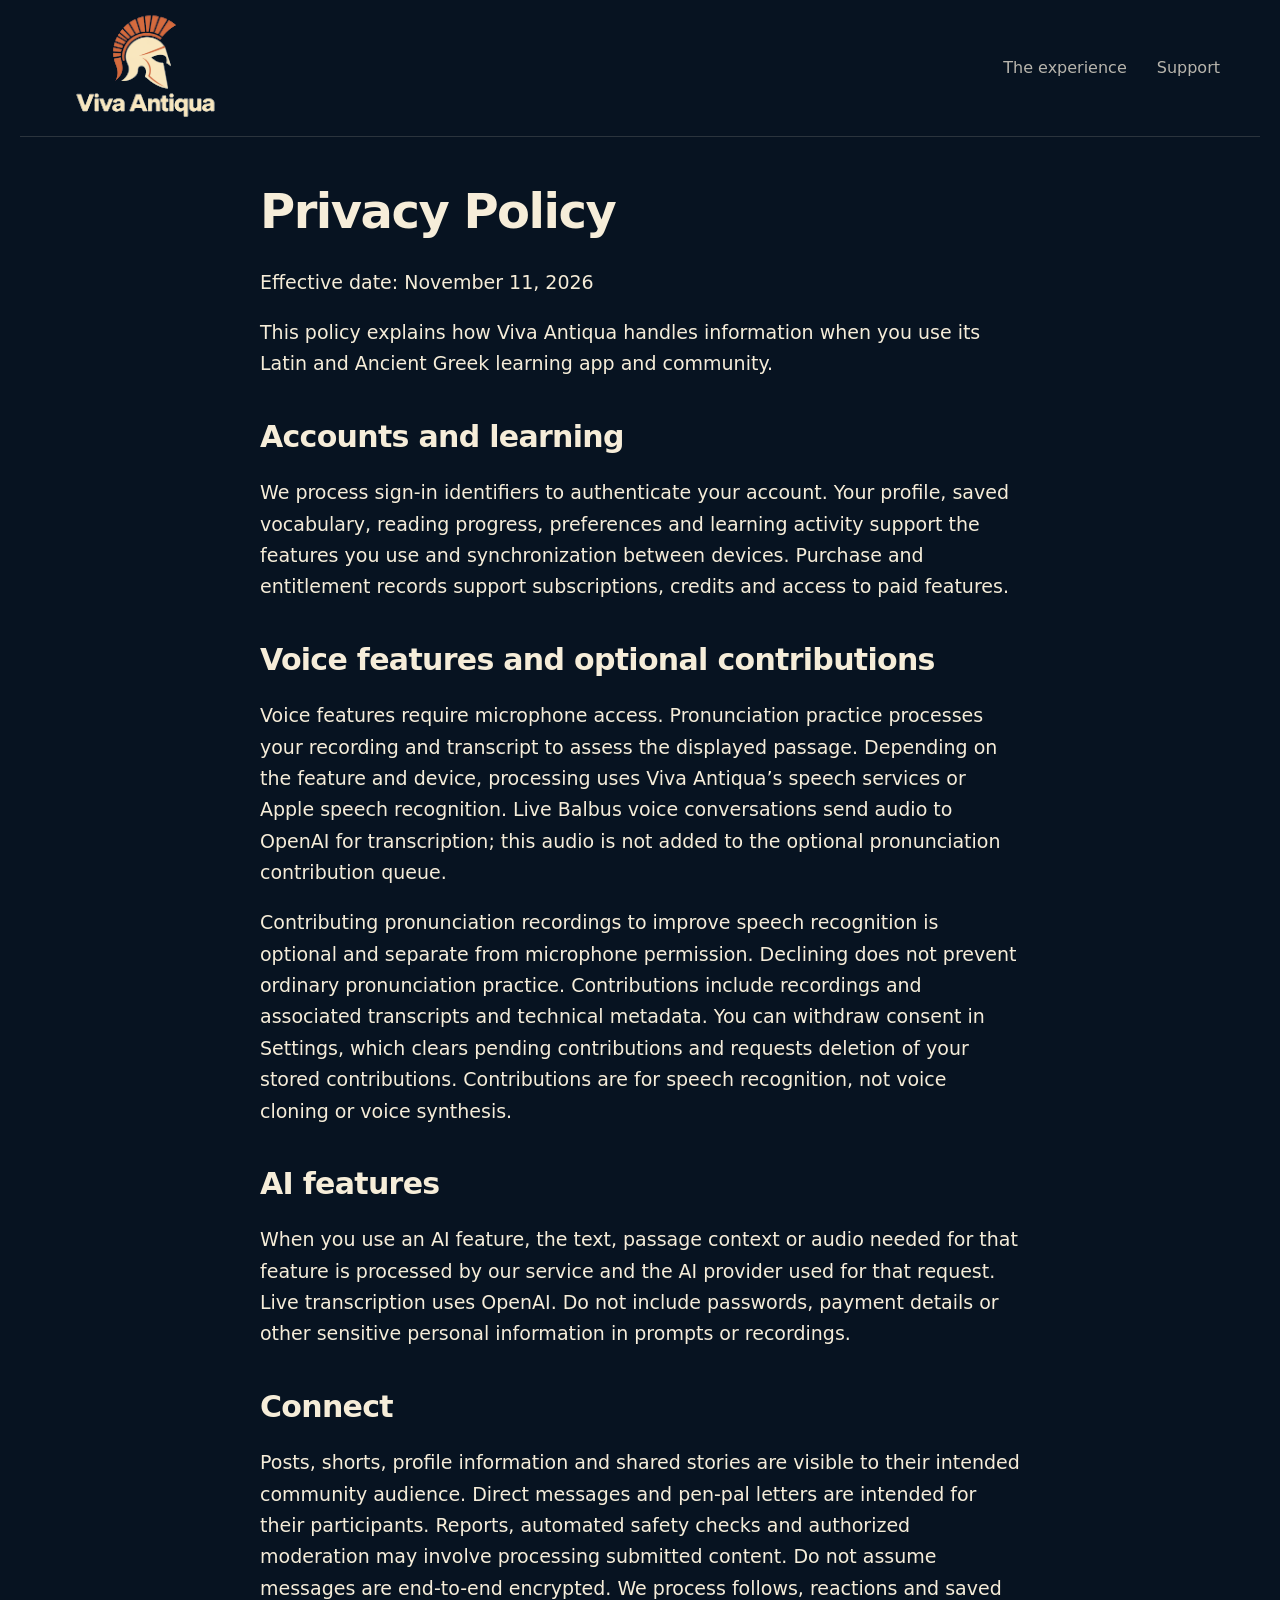
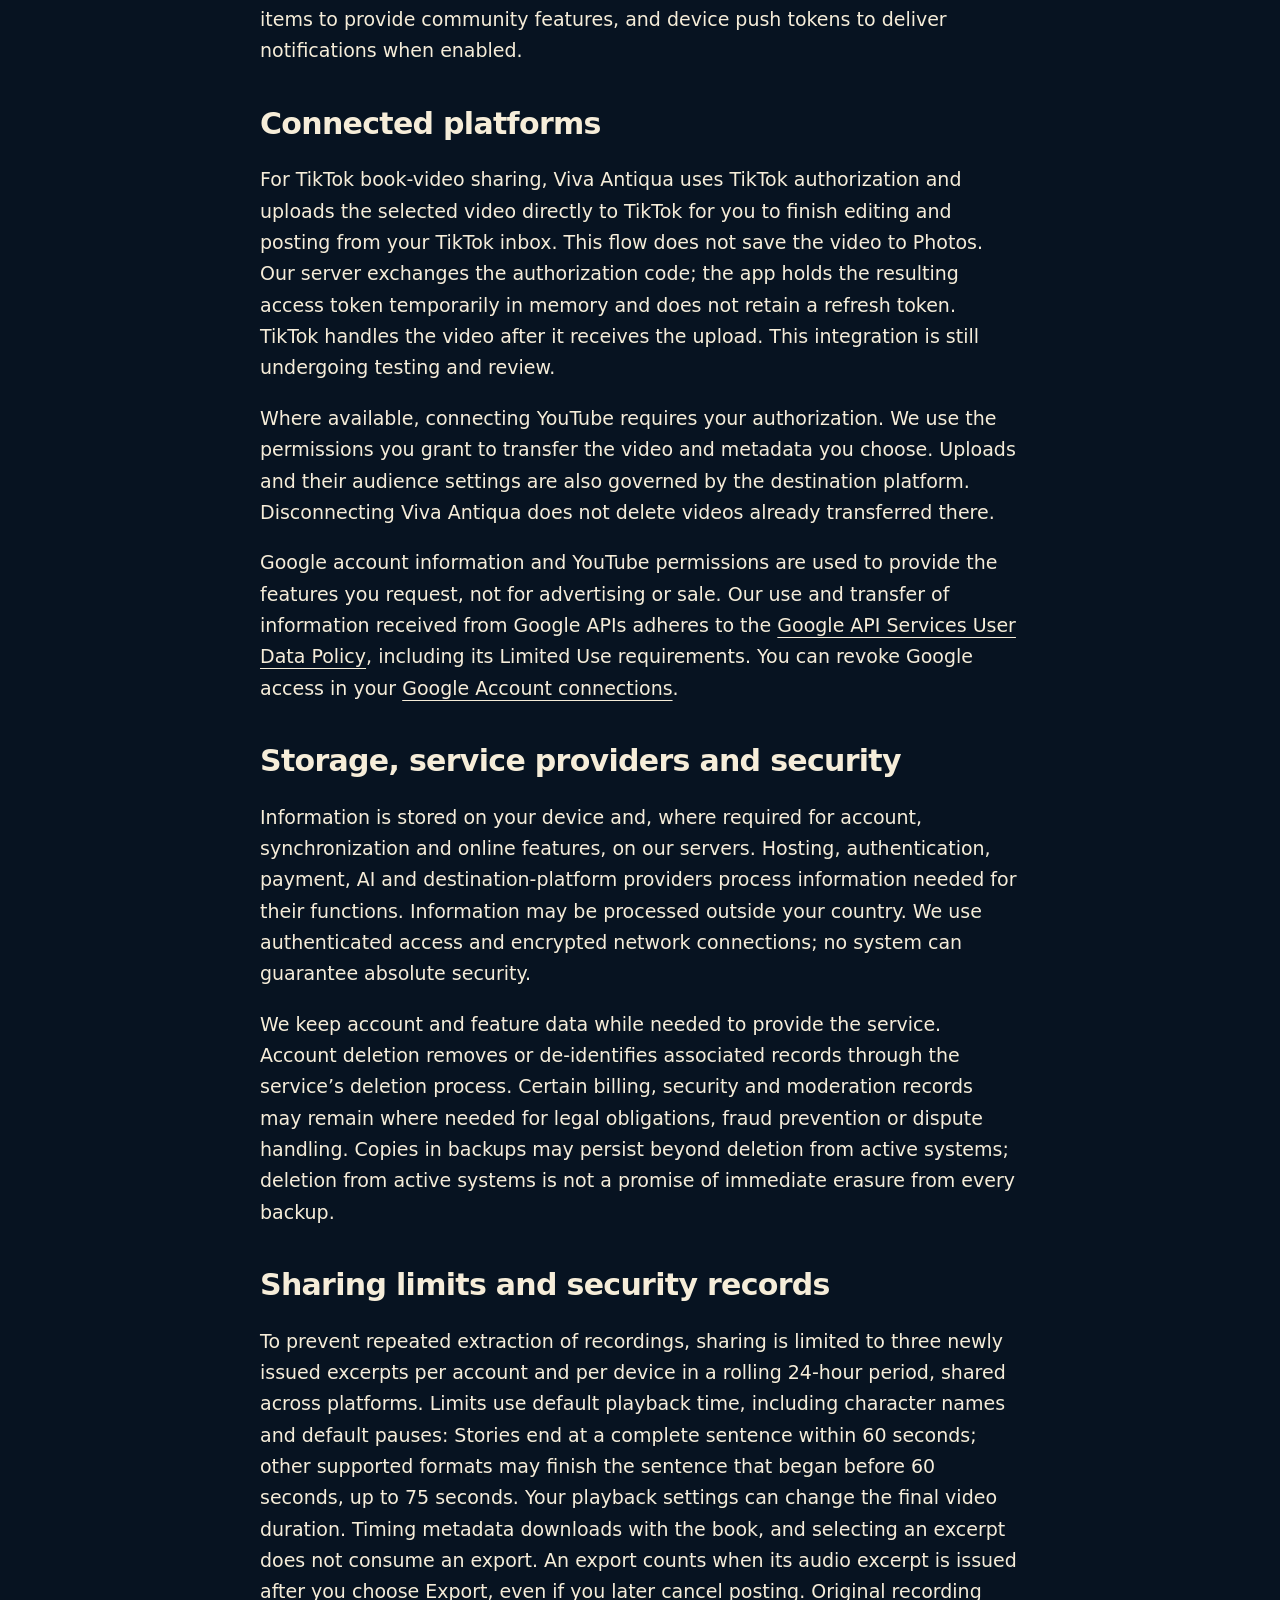
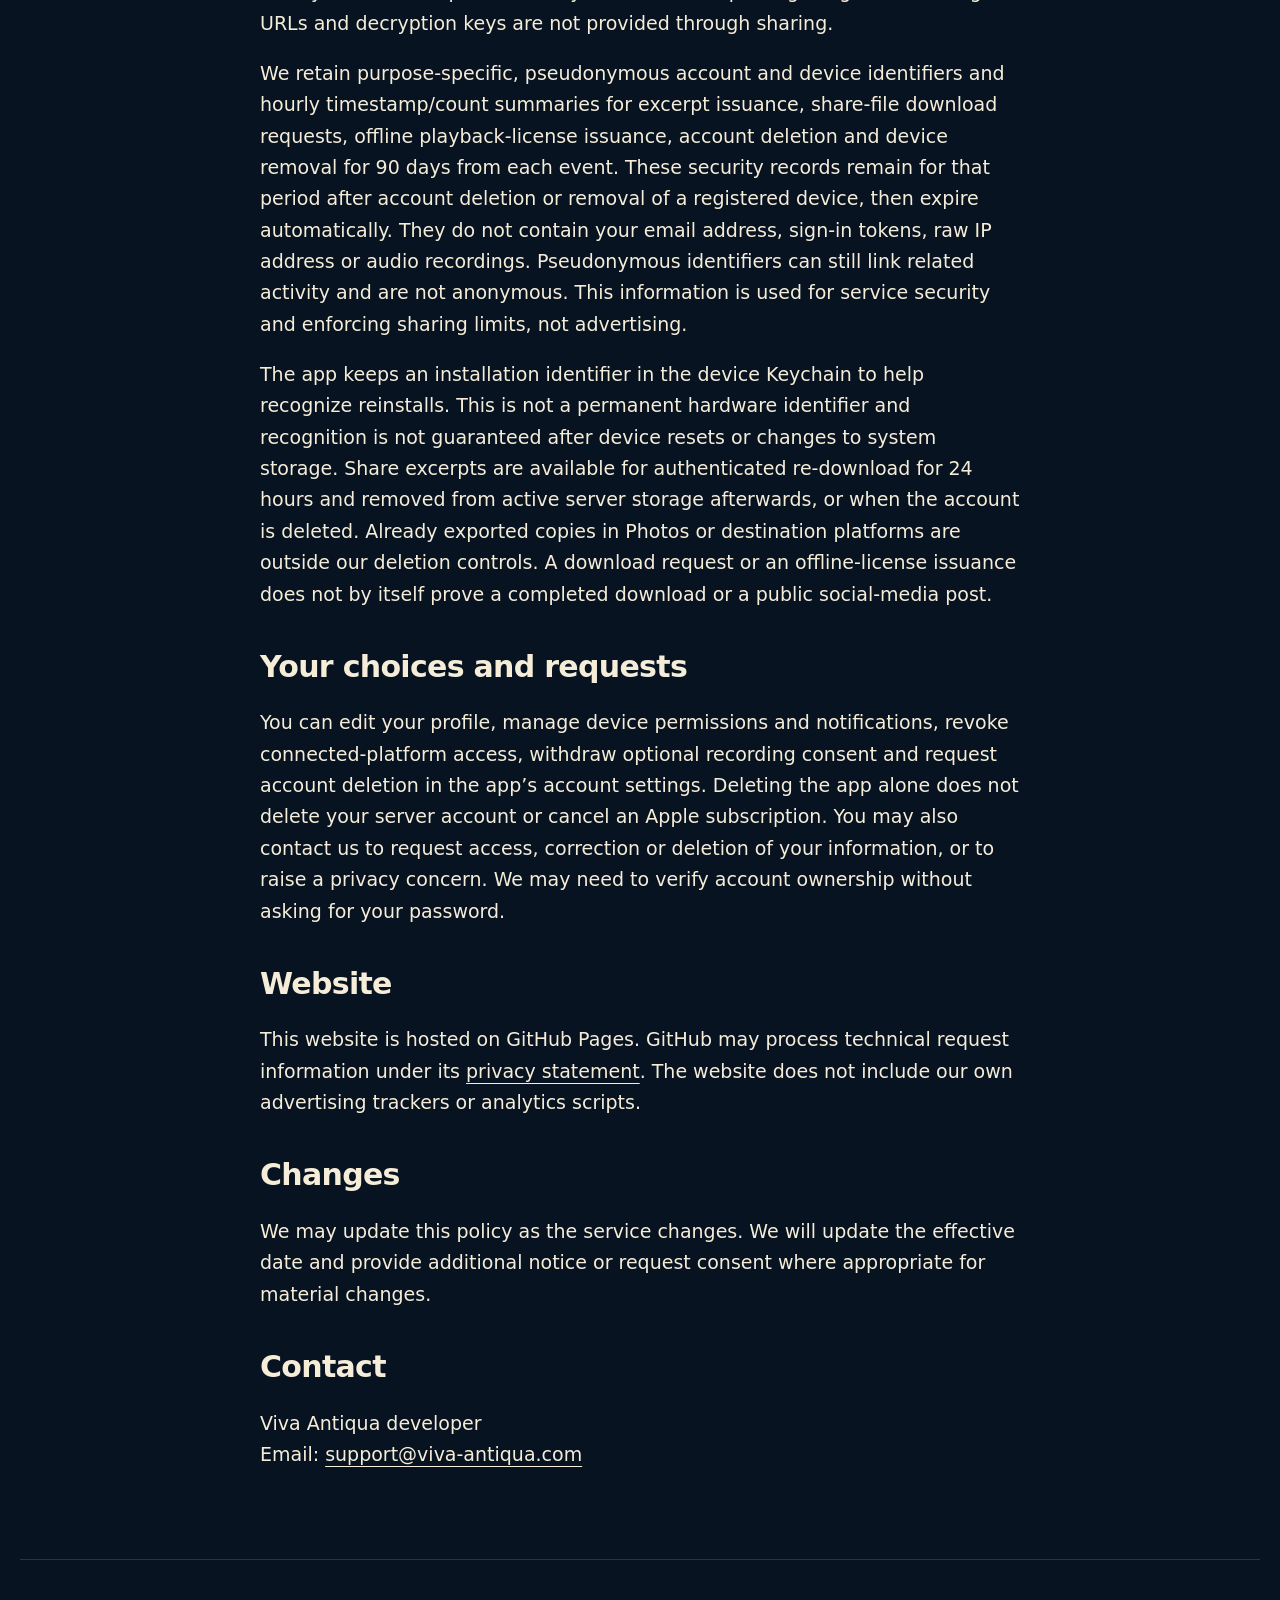
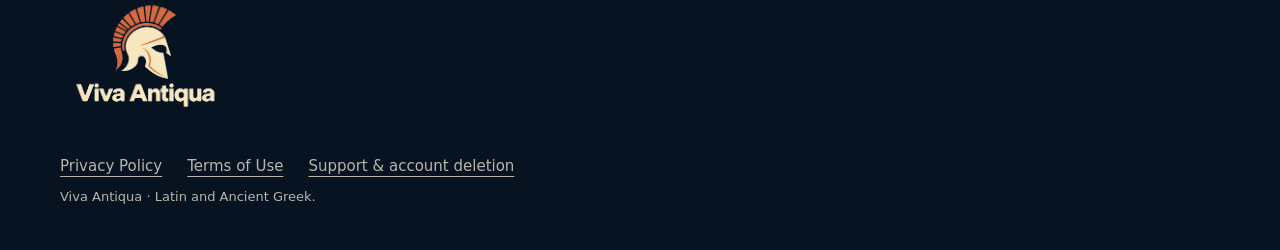
==== privacy/index.html @ 72bf0f26 "Contact: support@viva-antiqua.com Co-Authored-By: Claude Opus 5.5 <noreply@anthropic.com>" ====
<!doctype html><html lang="en"><head><meta charset="utf-8"><meta name="viewport" content="width=device-width, initial-scale=1"><meta name="robots" content="noindex,nofollow"><meta name="description" content="Viva Antiqua — read, listen, and explore Latin literature."><title>Privacy Policy · Viva Antiqua</title><link rel="stylesheet" href="/styles.css?v=6"><link rel="icon" type="image/png" href="/assets/app-logo-classic.png"></head><body><svg xmlns="http://www.w3.org/2000/svg" width="0" height="0" aria-hidden="true" style="position:absolute"><filter id="brand-ink" color-interpolation-filters="sRGB"><feColorMatrix in="SourceGraphic" type="matrix" values="0 0 0 0 1 0 0 0 0 1 0 0 0 0 1 1 0 0 0 -0.12"/><feComponentTransfer><feFuncA type="linear" slope="8"/></feComponentTransfer><feComposite in="SourceGraphic" operator="in"/></filter></svg><header><a class="brand" aria-label="Viva Antiqua" href="/"><img class="brand-lockup" src="/assets/viva-antiqua-brand-final.png" width="1402" height="1122" alt="Viva Antiqua"></a><nav aria-label="Main navigation"><a href="/#experience">The experience</a><a href="/support/">Support</a></nav></header><main class="legal"><h1>Privacy Policy</h1>
<p>Effective date: November 11, 2026</p>
<p>This policy explains how Viva Antiqua handles information when you use its Latin and Ancient Greek learning app and community.</p>
<h2>Accounts and learning</h2>
<p>We process sign-in identifiers to authenticate your account. Your profile, saved vocabulary, reading progress, preferences and learning activity support the features you use and synchronization between devices. Purchase and entitlement records support subscriptions, credits and access to paid features.</p>
<h2>Voice features and optional contributions</h2>
<p>Voice features require microphone access. Pronunciation practice processes your recording and transcript to assess the displayed passage. Depending on the feature and device, processing uses Viva Antiqua’s speech services or Apple speech recognition. Live Balbus voice conversations send audio to OpenAI for transcription; this audio is not added to the optional pronunciation contribution queue.</p>
<p>Contributing pronunciation recordings to improve speech recognition is optional and separate from microphone permission. Declining does not prevent ordinary pronunciation practice. Contributions include recordings and associated transcripts and technical metadata. You can withdraw consent in Settings, which clears pending contributions and requests deletion of your stored contributions. Contributions are for speech recognition, not voice cloning or voice synthesis.</p>
<h2>AI features</h2>
<p>When you use an AI feature, the text, passage context or audio needed for that feature is processed by our service and the AI provider used for that request. Live transcription uses OpenAI. Do not include passwords, payment details or other sensitive personal information in prompts or recordings.</p>
<h2>Connect</h2>
<p>Posts, shorts, profile information and shared stories are visible to their intended community audience. Direct messages and pen-pal letters are intended for their participants. Reports, automated safety checks and authorized moderation may involve processing submitted content. Do not assume messages are end-to-end encrypted. We process follows, reactions and saved items to provide community features, and device push tokens to deliver notifications when enabled.</p>
<h2>Connected platforms</h2>
<p>For TikTok book-video sharing, Viva Antiqua uses TikTok authorization and uploads the selected video directly to TikTok for you to finish editing and posting from your TikTok inbox. This flow does not save the video to Photos. Our server exchanges the authorization code; the app holds the resulting access token temporarily in memory and does not retain a refresh token. TikTok handles the video after it receives the upload. This integration is still undergoing testing and review.</p>
<p>Where available, connecting YouTube requires your authorization. We use the permissions you grant to transfer the video and metadata you choose. Uploads and their audience settings are also governed by the destination platform. Disconnecting Viva Antiqua does not delete videos already transferred there.</p>
<p>Google account information and YouTube permissions are used to provide the features you request, not for advertising or sale. Our use and transfer of information received from Google APIs adheres to the <a href="https://developers.google.com/terms/api-services-user-data-policy">Google API Services User Data Policy</a>, including its Limited Use requirements. You can revoke Google access in your <a href="https://myaccount.google.com/connections">Google Account connections</a>.</p>
<h2>Storage, service providers and security</h2>
<p>Information is stored on your device and, where required for account, synchronization and online features, on our servers. Hosting, authentication, payment, AI and destination-platform providers process information needed for their functions. Information may be processed outside your country. We use authenticated access and encrypted network connections; no system can guarantee absolute security.</p>
<p>We keep account and feature data while needed to provide the service. Account deletion removes or de-identifies associated records through the service’s deletion process. Certain billing, security and moderation records may remain where needed for legal obligations, fraud prevention or dispute handling. Copies in backups may persist beyond deletion from active systems; deletion from active systems is not a promise of immediate erasure from every backup.</p>
<h2>Sharing limits and security records</h2>
<p>To prevent repeated extraction of recordings, sharing is limited to three newly issued excerpts per account and per device in a rolling 24-hour period, shared across platforms. Limits use default playback time, including character names and default pauses: Stories end at a complete sentence within 60 seconds; other supported formats may finish the sentence that began before 60 seconds, up to 75 seconds. Your playback settings can change the final video duration. Timing metadata downloads with the book, and selecting an excerpt does not consume an export. An export counts when its audio excerpt is issued after you choose Export, even if you later cancel posting. Original recording URLs and decryption keys are not provided through sharing.</p>
<p>We retain purpose-specific, pseudonymous account and device identifiers and hourly timestamp/count summaries for excerpt issuance, share-file download requests, offline playback-license issuance, account deletion and device removal for 90 days from each event. These security records remain for that period after account deletion or removal of a registered device, then expire automatically. They do not contain your email address, sign-in tokens, raw IP address or audio recordings. Pseudonymous identifiers can still link related activity and are not anonymous. This information is used for service security and enforcing sharing limits, not advertising.</p>
<p>The app keeps an installation identifier in the device Keychain to help recognize reinstalls. This is not a permanent hardware identifier and recognition is not guaranteed after device resets or changes to system storage. Share excerpts are available for authenticated re-download for 24 hours and removed from active server storage afterwards, or when the account is deleted. Already exported copies in Photos or destination platforms are outside our deletion controls. A download request or an offline-license issuance does not by itself prove a completed download or a public social-media post.</p>
<h2>Your choices and requests</h2>
<p>You can edit your profile, manage device permissions and notifications, revoke connected-platform access, withdraw optional recording consent and request account deletion in the app’s account settings. Deleting the app alone does not delete your server account or cancel an Apple subscription. You may also contact us to request access, correction or deletion of your information, or to raise a privacy concern. We may need to verify account ownership without asking for your password.</p>
<h2>Website</h2>
<p>This website is hosted on GitHub Pages. GitHub may process technical request information under its <a href="https://docs.github.com/en/site-policy/privacy-policies/github-general-privacy-statement">privacy statement</a>. The website does not include our own advertising trackers or analytics scripts.</p>
<h2>Changes</h2>
<p>We may update this policy as the service changes. We will update the effective date and provide additional notice or request consent where appropriate for material changes.</p>
<h2>Contact</h2><p>Viva Antiqua developer<br>Email: <a href="mailto:support@viva-antiqua.com">support@viva-antiqua.com</a></p></main><footer><span class="footer-brand"><img class="brand-lockup" src="/assets/viva-antiqua-brand-final.png" width="1402" height="1122" alt="Viva Antiqua"></span><div class="links"><a href="/privacy/">Privacy Policy</a><a href="/terms/">Terms of Use</a><a href="/support/">Support &amp; account deletion</a></div><small>Viva Antiqua · Latin and Ancient Greek.</small></footer></body></html>
---- styles.css ----
/* App's original Dark palette: navy, warm paper, terracotta. */
:root{color-scheme:dark;--bg:#071321;--surface:#0f1f33;--raised:#152940;--text:#f6edd9;--muted:#b8b5ad;--accent:#c46b47;--line:rgba(246,237,217,.15)}
*{box-sizing:border-box}html{scroll-behavior:smooth;scroll-padding-top:30px}body{margin:0;background:var(--bg);color:var(--text);font:19px/1.65 system-ui,-apple-system,sans-serif}a{color:inherit;text-underline-offset:5px}a:focus-visible,video:focus-visible,summary:focus-visible{outline:2px solid var(--accent);outline-offset:6px}header,main,footer{max-width:1240px;margin:auto;padding-inline:40px}header{min-height:104px;display:flex;justify-content:space-between;align-items:center;gap:24px;border-bottom:1px solid var(--line)}.brand{display:inline-flex;align-items:center;gap:12px;text-decoration:none;font-size:25px;font-weight:700;letter-spacing:-.6px}.brand img,.release img,.brand-logo{object-fit:contain;border-radius:10px}nav{display:flex;gap:30px;font-size:16px;color:var(--muted)}nav a{text-decoration:none}nav a:hover{color:var(--text)}h1,h2,h3,p{margin-top:0}h1,h2,h3{font-weight:620;line-height:1.12}h1{font-size:clamp(48px,5.4vw,76px);letter-spacing:-3.5px;margin-bottom:28px}h1 em{font-style:normal;color:var(--accent)}h2{font-size:clamp(38px,4.2vw,58px);letter-spacing:-2px;margin-bottom:24px}h3{font-size:26px;letter-spacing:-.65px;margin-bottom:12px}.eyebrow,.feature-label{color:var(--accent);font-size:13px;font-weight:700;letter-spacing:1.5px;text-transform:uppercase;margin-bottom:24px}.hero{display:grid;grid-template-columns:1.05fr 1fr;gap:64px;align-items:center;padding-block:54px 84px}.hero-copy{max-width:570px}.lead{font-size:25px;line-height:1.5;max-width:500px;margin-bottom:22px}.hero-detail{color:var(--muted);max-width:465px;font-size:19px}.button{display:inline-flex;gap:30px;align-items:center;background:var(--accent);color:#071321;text-decoration:none;border-radius:100px;font-weight:750;font-size:18px;padding:15px 24px;margin-top:12px}.platforms{color:var(--muted);font-size:15px;margin:28px 0 0}.platforms span{display:block;font-size:14px;margin-top:5px}figure{margin:0}video,img{max-width:100%}video{display:block;width:100%;height:auto;background:var(--surface);border:1px solid var(--line);border-radius:24px}.demo{width:100%;max-width:480px;justify-self:end}.media-heading{display:flex;justify-content:space-between;gap:12px;align-items:center;margin-bottom:16px;font-size:11px;font-weight:650;letter-spacing:1px;color:var(--muted)}.sound-label{color:var(--accent);letter-spacing:0;font-size:13px}figcaption{text-align:center;font-size:17px;line-height:1.5;margin-top:20px}figcaption span{font-size:14px;color:var(--muted)}.section{border-top:1px solid var(--line);padding-block:84px}.section-heading{max-width:740px;margin-bottom:46px}.section-intro{color:var(--muted);font-size:22px;max-width:620px;line-height:1.6;margin-bottom:0}.reading-layout{display:grid;grid-template-columns:1fr 1fr;gap:80px;align-items:center}.book-screen{max-width:480px;width:100%}.book-screen img{display:block;width:100%;height:auto;border:1px solid var(--line);border-radius:24px}.reading-steps{list-style:none;padding:0;margin:0}.reading-steps li{display:grid;grid-template-columns:30px 1fr;gap:18px;padding:30px 0;border-top:1px solid var(--line)}.step-number{font-size:13px;color:var(--accent);padding-top:4px}.reading-steps p,.voice-features p,.practice-items p{color:var(--muted);margin-bottom:0;font-size:20px;line-height:1.6}.voice-features{display:grid;grid-template-columns:repeat(3,minmax(0,1fr));gap:38px}.voice-features article{border-top:2px solid var(--accent);padding-top:24px}.feature-label{display:block;margin-bottom:22px}.voice-features a{display:inline-block;font-size:16px;color:var(--text);margin-top:25px}.practice{display:grid;grid-template-columns:1fr 1fr;gap:80px}.practice-items article+article{border-top:1px solid var(--line);padding-top:28px;margin-top:28px}.film{display:grid;grid-template-columns:1.05fr 1fr;gap:80px;align-items:center}.film figure{width:100%;max-width:480px;justify-self:end}.caption-note{color:var(--muted);font-size:14px;margin:22px 0}.media-credits{font-size:14px;color:var(--muted);margin-top:28px}.media-credits summary{cursor:pointer}.media-credits p{margin-top:16px}.release{border-top:1px solid var(--line);display:flex;align-items:center;gap:20px;padding-block:40px 54px}.release strong{font-size:23px}.release p{font-size:16px;color:var(--muted);margin:3px 0 0}.release>span{margin-left:auto;font-size:14px;color:var(--muted)}footer{border-top:1px solid var(--line);padding-block:30px 40px}.footer-top{display:flex;justify-content:space-between;align-items:center;gap:25px;margin-bottom:20px}.links{display:flex;flex-wrap:wrap;gap:25px;font-size:15px;color:var(--muted)}small{font-size:13px;color:var(--muted)}.legal{max-width:840px;padding-block:48px 70px}.legal h1{font-size:48px;letter-spacing:-1.5px}.legal h2{font-size:30px;letter-spacing:-.7px;margin-top:40px}.legal p,.legal li{font-size:19px}.draft{background:#3b3323;color:#edd7a0;padding:20px 24px;border-radius:10px;font-size:16px;margin-bottom:30px}.note{padding:20px;border-left:3px solid var(--accent);background:var(--surface)}
@media(max-width:1000px){.hero{gap:36px}h1{letter-spacing:-2.5px}.lead{font-size:23px}.reading-layout,.film,.practice{gap:40px}.voice-features{gap:25px}.media-heading{flex-wrap:wrap}}
@media(max-width:760px){header,main,footer{padding-inline:24px}header{min-height:90px;flex-wrap:wrap;padding-block:20px;gap:15px}nav{gap:22px;font-size:14px}.brand{font-size:23px}.hero{grid-template-columns:1fr;padding-block:44px 54px;gap:40px}.hero-copy{max-width:600px}h1{font-size:clamp(48px,9vw,68px)}.demo{justify-self:center;max-width:500px}.section{padding-block:54px}.reading-layout,.practice,.film{grid-template-columns:1fr;gap:35px}.book-screen,.film figure{max-width:500px;justify-self:center}.section-heading{margin-bottom:30px}.voice-features{grid-template-columns:1fr;gap:32px}.voice-features article{padding-top:20px}.feature-label{margin-bottom:14px}.section-intro{font-size:21px}.release{flex-wrap:wrap}.release>span{margin-left:78px}.footer-top{align-items:flex-start;flex-direction:column}.reading-steps li{padding-block:24px}}
@media(prefers-reduced-motion:reduce){html{scroll-behavior:auto}}

.learning-gallery{display:grid;gap:64px}.learning-feature{display:grid;grid-template-columns:1fr 1fr;gap:80px;align-items:center;padding-top:40px;border-top:1px solid var(--line)}.learning-feature>div{max-width:460px}.learning-feature h3{font-size:38px;line-height:1.2}.learning-feature p{font-size:22px;color:var(--muted)}.learning-feature figure{justify-self:end}.text-link{font-size:17px;color:var(--accent)}@media(max-width:760px){.learning-feature{grid-template-columns:1fr;gap:28px}.learning-feature figure{justify-self:center}.learning-feature h3{font-size:32px}.learning-gallery{gap:48px}}

/* Native radio controls keep the large app gallery keyboard accessible without scripts. */
.visually-hidden{position:absolute;width:1px;height:1px;padding:0;margin:-1px;overflow:hidden;clip:rect(0,0,0,0);white-space:nowrap;border:0}
.learning-gallery{gap:32px}.learning-choices{border:0;padding:0;margin:0;display:flex;flex-wrap:wrap;gap:10px}.learning-choices label{position:relative;cursor:pointer}.learning-choices input{position:absolute;opacity:0;width:1px;height:1px}.learning-choices span{display:block;padding:11px 21px;border:1px solid var(--line);border-radius:100px;font-size:17px;font-weight:600;color:var(--muted);background:var(--surface)}.learning-choices input:checked+span{background:var(--accent);color:var(--bg);border-color:var(--accent)}.learning-choices input:focus-visible+span{outline:2px solid var(--text);outline-offset:4px}.learning-feature{display:none;min-width:0}.learning-gallery:has(input[value="dictionary"]:checked) [data-feature="dictionary"],.learning-gallery:has(input[value="balbus"]:checked) [data-feature="balbus"],.learning-gallery:has(input[value="review"]:checked) [data-feature="review"]{display:grid}
@media(max-width:760px){.learning-choices{gap:8px}.learning-choices span{padding:10px 15px;font-size:16px}nav{flex-wrap:wrap;gap:12px 20px}.learning-feature{padding-top:28px}}
.learning-feature{align-items:start}.learning-feature>div{padding-top:48px}.learning-feature .book-screen img{border-radius:40px}@media(max-width:760px){.learning-feature>div{padding-top:0}.learning-feature .book-screen img{border-radius:32px}}

/* Clip the captured iPhone corners, including the desktop outside its screen. */
.demo video,.book-screen img,.learning-feature .book-screen img{border:0;background:transparent;border-radius:14% / 6.5%;clip-path:inset(1px round 14% / 6.5%)}
.book-screen a{display:block;line-height:0}
#watch video{border:0;background:transparent;border-radius:18px}
.play-features{list-style:none;margin:32px 0 0;padding:0;display:grid;gap:26px;max-width:500px}
.play-features strong{display:block;font-size:23px;font-weight:600;margin-bottom:4px}
.play-features span{display:block;color:var(--muted);font-size:20px;line-height:1.6}

.learning-feature .review-card-detail img{border-radius:28px;clip-path:none}

/* Mobile presentation: compact typography, viewport-sized demos and direct navigation. */
.mobile-nav{display:none}
@media(max-width:760px){
  html{scroll-padding-top:68px}
  body{font-size:16px;line-height:1.55}
  header,main,footer{padding-inline:20px}
  header{min-height:72px;padding-block:14px;border-bottom:0}
  .brand{font-size:21px;gap:10px}
  .brand img{width:36px;height:36px}
  header>nav{display:none}
  .mobile-nav{display:flex;position:sticky;top:0;z-index:10;justify-content:center;gap:0;padding:6px 12px;background:rgba(7,19,33,.97);border-bottom:1px solid var(--line)}
  .mobile-nav a{display:flex;align-items:center;justify-content:center;min-height:44px;flex:1;text-decoration:none;font-size:14px;color:var(--text);border-radius:6px}
  .mobile-nav a:hover,.mobile-nav a:focus-visible{background:var(--raised)}
  .hero{padding-block:28px 36px;gap:24px}
  h1{font-size:clamp(29px,8.3vw,42px);line-height:1.12;letter-spacing:-1.2px;margin-bottom:16px}
  h2{font-size:29px;line-height:1.15;letter-spacing:-.9px;margin-bottom:14px}
  h3,.learning-feature h3{font-size:23px;line-height:1.2;letter-spacing:-.5px;margin-bottom:10px}
  .lead{font-size:17px;line-height:1.55;margin-bottom:10px}
  .hero-detail{font-size:14px;margin-bottom:0}
  .button{font-size:15px;padding:11px 18px;min-height:44px;margin-top:18px;gap:18px}
  .section{padding-block:32px}
  .section-heading{margin-bottom:20px}
  .section-intro,.learning-feature p{font-size:17px;line-height:1.55;margin-bottom:0}
  .film,.reading-layout{gap:22px}
  .demo,.film figure,.book-screen{width:fit-content;max-width:100%;justify-self:center;margin-inline:auto}
  .demo video,.film video,.book-screen img{width:auto;max-width:100%;height:auto;max-height:400px;max-height:min(400px,56svh);object-fit:contain}
  .hero .demo video{max-height:350px;max-height:min(350px,48svh)}
  .learning-gallery{gap:18px}
  .learning-choices{gap:6px;flex-wrap:nowrap}
  .learning-choices label{flex:1}
  .learning-choices span{text-align:center;white-space:nowrap;font-size:14px;padding:11px 8px;min-height:44px}
  .learning-feature{padding-top:20px;gap:20px}
  .play-features{gap:16px;margin-top:20px}
  .play-features strong{font-size:17px;margin-bottom:3px}
  .play-features span{font-size:16px;line-height:1.5}
  .release{display:grid;grid-template-columns:40px 1fr;gap:12px;padding-block:26px}
  .release img{width:40px;height:40px}
  .release strong{font-size:19px}
  .release p{font-size:14px}
  .release>span{grid-column:2;margin:0;font-size:12px}
  footer{padding-block:24px}
  .footer-top{gap:16px;margin-bottom:16px}
  .links{gap:20px}
  .links a{min-height:44px;display:inline-flex;align-items:center}
}
@media(max-width:760px){
  /* Reserve media dimensions before lazy images load so anchor links stay aligned. */
  .demo,.film figure,.book-screen{width:min(184px,calc(56svh * 388 / 844))}
  .hero .demo{width:min(161px,calc(48svh * 582 / 1266))}
  #watch figure{width:min(225px,calc(56svh * 720 / 1280))}
  .demo video,.film video,.book-screen img,.hero .demo video{width:100%;max-height:none;height:auto}
  .book-screen img{aspect-ratio:388 / 844}
}

/* Mobile-only, screen-by-screen presentation. No wheel/touch interception. */
@media(max-width:760px) and (min-height:600px){
  html{scroll-snap-type:y proximity;scroll-padding-top:56px}
  .hero,.film{scroll-snap-align:start;scroll-margin-top:0}
  .hero{min-height:calc(100svh - 128px);padding-block:22px;gap:20px;align-content:space-between;text-align:center}
  .hero-copy{margin-inline:auto}
  .hero h1{font-size:clamp(29px,8.4vw,40px);margin-bottom:14px}
  .hero .lead{font-size:16px;line-height:1.5;max-width:360px;margin-inline:auto}
  .hero-detail{font-size:13px}
  .hero .button{margin-top:14px;padding-block:10px}
  .hero .demo{width:calc(clamp(180px,100svh - 460px,380px) * 582 / 1266)}
  .film{min-height:calc(100svh - 56px);padding-block:28px;gap:22px;align-content:center;text-align:center}
  .film>div{width:100%;max-width:390px;justify-self:center}
  .film h2{font-size:clamp(29px,8vw,38px);margin-bottom:12px}
  .film .section-intro{font-size:16px;line-height:1.5;max-width:340px;margin-inline:auto}
  .film .demo{width:calc(clamp(220px,100svh - 280px,560px) * 582 / 1266)}
  #watch figure{width:calc(clamp(220px,100svh - 290px,560px) * 720 / 1280)}
  #play .book-screen{width:calc(clamp(180px,100svh - 440px,400px) * 388 / 844)}
  .play-features{margin-top:16px;gap:10px}
  .play-features strong{font-size:16px;margin-bottom:0}
  .play-features span{font-size:14px;line-height:1.4}
  #experience.mobile-story{height:300svh;padding-block:0;position:relative}
  .mobile-learning-stage{position:sticky;top:56px;min-height:calc(100svh - 56px);padding-block:24px;display:flex;flex-direction:column;justify-content:center;text-align:center}
  .mobile-learning-stage .section-heading{margin-bottom:18px;max-width:none}
  .mobile-learning-stage h2{font-size:clamp(26px,7.5vw,34px);margin-bottom:0}
  .mobile-learning-stage .learning-gallery{gap:14px}
  .mobile-learning-stage .learning-feature{border:0;padding-top:0;gap:16px}
  .mobile-learning-stage .learning-feature>div{min-height:76px;max-width:350px;margin-inline:auto}
  .mobile-learning-stage .learning-feature h3{font-size:22px;margin-bottom:8px}
  .mobile-learning-stage .learning-feature p{font-size:15px;line-height:1.45}
  .mobile-learning-stage .book-screen{width:calc(clamp(200px,100svh - 365px,490px) * 388 / 844)}
  .mobile-story-hint{font-size:12px;color:var(--muted);letter-spacing:.5px;margin:16px 0 0}
  .mobile-learning-stage .learning-feature{animation:mobile-feature-in .35s ease-out}
  @keyframes mobile-feature-in{from{opacity:.25;transform:translateY(12px)}to{opacity:1;transform:translateY(0)}}
}
@media(max-width:760px) and (prefers-reduced-motion:reduce){
  html{scroll-snap-type:none;scroll-behavior:auto}
  .mobile-learning-stage .learning-feature{animation:none}
}
@media(max-width:760px) and (min-height:600px) and (max-height:740px){
  .mobile-learning-stage{padding-block:16px}
  .mobile-learning-stage .section-heading{margin-bottom:12px}
  .mobile-learning-stage .book-screen{width:calc(clamp(180px,100svh - 405px,335px) * 388 / 844)}
  .mobile-story-hint{margin-top:12px}
}

/* Cinematic mobile layer: desktop remains the original document. */
@media(max-width:760px) and (min-height:600px){
  html.cinema-enabled{scroll-snap-type:none;scroll-padding-top:0}
  .cinema-enabled body>header,.cinema-enabled body>.mobile-nav,.cinema-enabled body>main,.cinema-enabled body>footer{display:none}
  .cinema-mobile{background:#071321;color:#f6edd9;overflow:clip}
  .cinema-nav{position:fixed;inset:0 0 auto;z-index:25;display:flex;flex-wrap:nowrap;gap:8px;align-items:center;justify-content:space-between;min-height:64px;padding:env(safe-area-inset-top,0px) 22px 0;background:linear-gradient(#071321ef,#07132100);font-size:13px}
  .cinema-nav a{display:inline-flex;align-items:center;min-height:48px;text-decoration:none}
  .cinema-nav .cinema-brand{font-family:Georgia,serif;font-size:19px;color:#f6edd9}
  .cinema-nav>div{display:flex;gap:18px}
  .cinema-track{height:170svh;border:0;position:relative}
  .cinema-track.cinema-learning{height:390svh}
  .cinema-stage{height:100svh;position:sticky;top:0;overflow:hidden;isolation:isolate}
  .cinema-shot{position:absolute;inset:0;opacity:0;transition:opacity .5s ease;background:#071321;overflow:hidden}
  .cinema-shot:first-child{opacity:1}
  .cinema-art{position:absolute;inset:0;transform:translateY(var(--drift,0px)) scale(var(--zoom,1));transform-origin:65% 35%;will-change:transform}
  .cinema-art img{display:block;position:absolute;width:88%;max-width:none;height:auto;right:-12%;top:12%;border-radius:30px;transform:rotate(-8deg);box-shadow:0 30px 80px #0008}
  .cinema-shade{position:absolute;inset:0;background:linear-gradient(0deg,#071321 2%,#071321ed 20%,#07132188 43%,transparent 70%);pointer-events:none}
  .cinema-copy{position:absolute;bottom:11%;left:24px;right:24px;z-index:2}
  .cinema-label{font-size:10px;letter-spacing:2px;font-weight:650;color:#d79a77;margin:0 0 16px}
  .cinema-copy h2{font-size:clamp(40px,12vw,62px);font-weight:600;line-height:1.02;letter-spacing:-2px;margin:0 0 18px;text-wrap:balance}
  .cinema-copy h2 em{font-style:normal;color:#d28b65}
  .cinema-description{font-size:15px;line-height:1.5;max-width:280px;color:#d2cec6;margin:0 0 20px}
  .cinema-play{font:600 13px/1.2 system-ui;color:#f6edd9;background:#ffffff10;border:1px solid #f6edd94d;border-radius:40px;min-height:46px;padding:12px 18px;backdrop-filter:blur(12px);cursor:pointer}
  .cinema-play span{font-size:12px;margin-right:8px}
  .cinema-play:focus-visible,.cinema-close:focus-visible{outline:2px solid #d28b65;outline-offset:4px}
  .cinema-count{position:absolute;bottom:30px;left:24px;font-size:9px;letter-spacing:2px;color:#b8b5ad;z-index:2}
  .cinema-progress{position:absolute;bottom:0;left:0;right:0;height:2px;background:#ffffff12;z-index:4}
  .cinema-progress span{display:block;height:100%;background:#c46b47;transform-origin:left;transform:scaleX(var(--progress,0))}
  .cinema-opening .cinema-art img{width:75%;right:-18%;top:19%;transform:rotate(-12deg)}
  .cinema-opening .cinema-shade{background:linear-gradient(90deg,#071321e8,transparent 85%),linear-gradient(0deg,#071321 2%,transparent 70%)}
  .cinema-opening .cinema-copy{bottom:16%}
  .cinema-opening .cinema-copy h2{font-size:clamp(43px,13vw,66px);max-width:340px}
  .cinema-learning .cinema-art img{width:94%;right:-6%;top:9%;transform:rotate(5deg)}
  .cinema-learning .balbus .cinema-art img{top:8%;right:-10%;transform:rotate(-5deg)}
  .cinema-learning .review .cinema-art img{top:5%;right:-4%;transform:rotate(4deg)}
  .cinema-learning .cinema-copy{bottom:11%}
  .cinema-verse .cinema-art img,.cinema-homer .cinema-art img{width:112%;right:-20%;top:7%;transform:rotate(-7deg)}
  .cinema-community .cinema-art img{width:90%;right:-8%;top:8%;transform:rotate(6deg)}
  .cinema-speech .cinema-art img{inset:0;width:100%;height:100%;object-fit:cover;transform:none;border-radius:0;box-shadow:none}
  .cinema-speech .cinema-shade{background:linear-gradient(0deg,#071321 0%,#071321cc 27%,#07132111 75%)}
  .cinema-speech .cinema-copy{bottom:10%}
  .cinema-end{max-width:none;min-height:70svh;display:flex;flex-direction:column;justify-content:center;padding:72px 24px;border:0;background:#0d1c2b}
  .cinema-end h2{font-family:Georgia,serif;font-size:42px;letter-spacing:-1.3px;margin-bottom:18px}
  .cinema-end p:not(.cinema-label){font-size:16px;color:#b8b5ad}
  .cinema-end>div{display:flex;flex-wrap:wrap;gap:24px;margin-top:22px;font-size:13px}
  .cinema-end a{display:inline-flex;min-height:44px;align-items:center}
  .cinema-dialog{position:fixed;inset:0;width:100%;max-width:none;height:100%;max-height:none;margin:0;border:0;padding:60px 12px 20px;background:#030b14;color:white}
  .cinema-dialog::backdrop{background:#030b14}
  .cinema-player{height:100%;display:flex;align-items:center;justify-content:center;overflow:auto}
  .cinema-player video,.cinema-player img{position:static;display:block;max-height:100%;max-width:100%;width:auto;height:auto;object-fit:contain;transform:none;border:0;border-radius:0;clip-path:none;background:transparent}
  .cinema-close{position:absolute;right:12px;top:8px;z-index:2;min-width:48px;min-height:48px;border:0;border-radius:50%;background:#ffffff14;color:white;font:32px system-ui;cursor:pointer}
}
@media(max-width:360px) and (min-height:600px){
  .cinema-nav{padding-inline:16px}.cinema-nav>div{gap:10px}.cinema-nav .cinema-brand{font-size:17px}
  .cinema-copy{left:20px;right:20px;bottom:10%}.cinema-copy h2{font-size:40px}.cinema-label{letter-spacing:1.4px}
}
@media(prefers-reduced-motion:reduce){.cinema-shot{transition:none}.cinema-art{will-change:auto}}

/* Keep app demos upright and completely visible beside the editorial copy. */
@media(max-width:760px) and (min-height:600px){
  .cinema-track:not(.cinema-speech) .cinema-art{
    transform:translateY(calc(var(--drift,0px) * .15));
    transform-origin:center;
  }
  .cinema-track:not(.cinema-speech) .cinema-art img{
    width:49%;height:auto;max-height:68svh;object-fit:contain;
    right:14px;top:50%;transform:translateY(-50%);
    border-radius:20px;box-shadow:0 16px 45px #0005;
  }
  .cinema-track:not(.cinema-speech) .cinema-shade{background:none}
  .cinema-track:not(.cinema-speech) .cinema-copy{
    left:16px;right:auto;width:calc(46% - 32px);bottom:auto;top:50%;transform:translateY(-50%);
  }
  .cinema-track:not(.cinema-speech) .cinema-copy h2{
    font-size:clamp(22px,6.4vw,30px);line-height:1.08;letter-spacing:-1px;
    margin-bottom:16px;text-wrap:balance;overflow-wrap:normal;
  }
  .cinema-track:not(.cinema-speech) .cinema-label{font-size:9px;letter-spacing:1px;line-height:1.6;margin-bottom:14px}
  .cinema-track:not(.cinema-speech) .cinema-description{font-size:13px;line-height:1.5;margin-bottom:18px}
  .cinema-track:not(.cinema-speech) .cinema-play{
    font-size:11px;line-height:1.4;padding:10px 12px;min-height:44px;text-align:left;
  }
  .cinema-track:not(.cinema-speech) .cinema-play span{margin-right:3px}
  .cinema-track:not(.cinema-speech) .cinema-art img{transition:filter .4s ease}
}
@media(max-width:760px) and (min-height:600px){
  .cinema-track:not(.cinema-speech) .cinema-art img{
    border-radius:14% / 6.5%;clip-path:inset(1px round 14% / 6.5%);
  }
}
@media(max-width:760px) and (min-height:600px){
  .cinema-device{position:absolute;display:block;border:0;padding:0;background:transparent;color:inherit;overflow:hidden;cursor:pointer}
  .cinema-track:not(.cinema-speech) .cinema-device{width:min(54%,34svh);right:8px;top:50%;transform:translateY(-50%);border-radius:16% / 7.5%;clip-path:inset(1px round 16% / 7.5%);isolation:isolate;background:#071321;box-shadow:0 16px 45px #0005}
  .cinema-track:not(.cinema-speech) .cinema-art .cinema-device img,
  .cinema-track:not(.cinema-speech) .cinema-art .cinema-device video{position:static;display:block;width:100%;height:auto;max-height:none;max-width:100%;transform:none;box-shadow:none;border:0;border-radius:0;clip-path:none;background:transparent}
  .cinema-device:focus-visible{outline:2px solid #d28b65;outline-offset:-3px}
  .cinema-speech .cinema-device{inset:0;width:100%;height:100%}
  .cinema-speech .cinema-device video{width:100%;height:100%;object-fit:cover;border:0;border-radius:0;background:transparent}
  .cinema-speech .is-playing .cinema-art{z-index:3;transform:none}
  .cinema-speech .is-playing .cinema-device video{object-fit:contain;background:#071321}
  .cinema-speech .is-playing .cinema-copy,.cinema-speech .is-playing .cinema-shade{opacity:0;pointer-events:none}
}

/* Approved cream logo and wordmark, shared across brand placements. */
.brand{flex-shrink:0;line-height:0}.brand img.brand-lockup,.footer-brand .brand-lockup,.release img.brand-lockup{display:block;width:170px;height:auto;max-width:100%;border-radius:0;object-fit:contain}.footer-brand{display:inline-block;margin-bottom:18px}.release>span{margin-left:auto}
@media(max-width:760px){.brand img.brand-lockup,.footer-brand .brand-lockup,.release img.brand-lockup{width:150px}.release>span{margin-left:0}}

.brand-lockup{filter:url(#brand-ink)}

.cinema-nav .cinema-brand .brand-lockup{display:block;width:110px;height:auto;max-width:100%}

.cinema-end .cinema-end-brand{margin:20px 0}.cinema-end-brand .brand-lockup{display:block;width:250px;max-width:100%;height:auto}

/* Desktop story: one complete upright screen beside each passage. */
@media(min-width:761px){
  .demo-page>header{height:88px;min-height:88px;position:sticky;top:0;z-index:30;background:#071321f5;backdrop-filter:blur(16px)}
  .demo-page>header .brand-lockup{width:100px}
  .demo-page main{max-width:1240px}
  .demo-page .hero,.demo-page .film,.demo-page .learning-feature{min-height:calc(100svh - 88px);padding-block:32px;display:grid;grid-template-columns:minmax(0,1.15fr) minmax(0,1fr);gap:clamp(32px,5vw,80px);align-items:center;scroll-margin-top:88px}
  .demo-page .hero h1,.demo-page h2:not(.visually-hidden),.demo-page .learning-feature h3{font-size:clamp(38px,4.6vw,66px);line-height:1.08;letter-spacing:-2px;font-weight:600}
  .demo-page h1 em,.demo-page h2 em,.demo-page h3 em{font-style:normal;color:var(--accent)}
  .demo-page .lead,.demo-page .section-intro,.demo-page .learning-feature p{font-size:clamp(18px,1.7vw,23px);line-height:1.55;color:var(--muted);max-width:490px;margin-bottom:0}
  .demo-page .reading{padding-block:0;border:0;scroll-margin-top:88px}
  .demo-page .learning-gallery{display:block}
  .demo-page .learning-choices{display:none}
  .demo-page .learning-feature>div{padding-top:0;max-width:none}
  .demo-page .hero figure,.demo-page .film figure,.demo-page .learning-feature figure{width:auto;max-width:100%;justify-self:center;margin:0}
  .demo-page .hero video,.demo-page .film video,.demo-page .book-screen img{display:block;width:auto;height:auto;max-height:calc(100svh - 152px);max-width:100%;object-fit:contain}
  .demo-page .hero video,.demo-page .film:not(#watch) video{aspect-ratio:582/1266}
  .demo-page .book-screen img{aspect-ratio:390/844}
  .demo-page #watch video{aspect-ratio:720/1280}
}

/* Desktop learning tabs and the community navigation shortcut. */
@media(min-width:761px){
 .demo-page .reading{min-height:calc(100svh - 88px);padding-top:24px;border-top:1px solid var(--line)}
 .demo-page .learning-choices{display:flex}
 .demo-page .learning-feature{display:none;min-height:calc(100svh - 166px);border-top:0;padding-block:16px}
 .demo-page .learning-gallery:has(input[value="dictionary"]:checked) [data-feature="dictionary"],
 .demo-page .learning-gallery:has(input[value="balbus"]:checked) [data-feature="balbus"],
 .demo-page .learning-gallery:has(input[value="review"]:checked) [data-feature="review"]{display:grid}
 .demo-page .learning-feature .book-screen img{max-height:calc(100svh - 198px)}
}
@media(max-width:760px) and (min-height:600px){
 .cinema-nav>div{gap:12px}
}
@media(max-width:360px) and (min-height:600px){
 .cinema-nav .cinema-brand .brand-lockup{width:86px}
 .cinema-nav>div{gap:9px;font-size:12px}
}

/* Mask the white capture canvas outside the rounded iPhone display. */
.learning-feature[data-feature="balbus"] .book-screen img,
.learning-feature[data-feature="review"] .book-screen img,
.cinema-player img[src*="ask-balbus-iphone"],
.cinema-player img[src*="review-card-iphone"]{
 border-radius:16% / 7.5%;
 clip-path:inset(2px round 16% / 7.5%);
}

/* Keep the voice notice clear of the fixed navigation on direct links. */
.voice-notice{scroll-margin-top:110px}

/* A brief audio notice, without a full-height promotional panel. */
.cinema-end.voice-notice-wrap{min-height:0;padding:32px 24px}
.voice-notice-wrap .voice-notice{padding:0;margin:0}

/* Business contact shared by desktop and mobile homepages. */
.business-inquiries{max-width:760px;margin:0 0 32px;text-align:left}
.business-inquiries h2,.cinema-end .business-inquiries h2{font-size:24px;letter-spacing:-.4px;margin:0 0 14px}
.business-inquiries p{font-size:16px;color:var(--muted);line-height:1.7;margin:0 0 14px}
.business-inquiries a{overflow-wrap:anywhere;text-decoration:underline;text-underline-offset:3px}
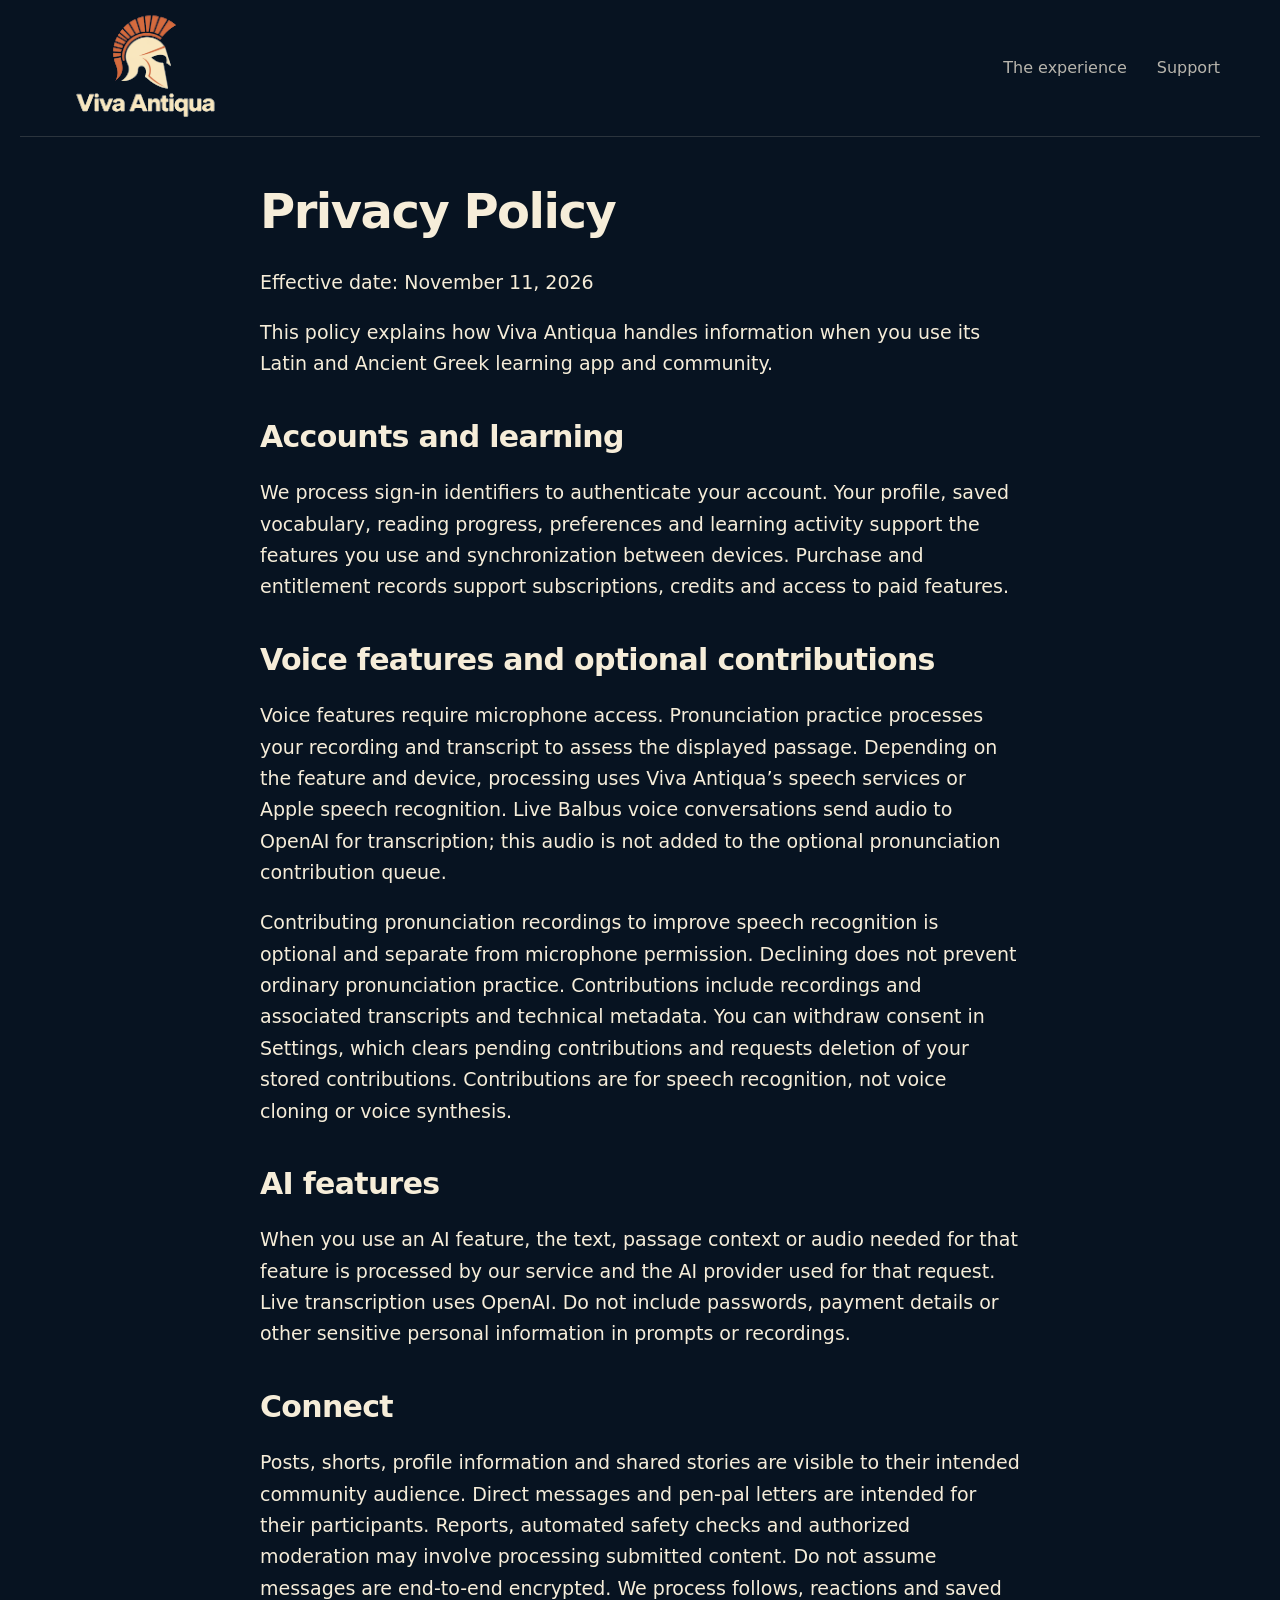
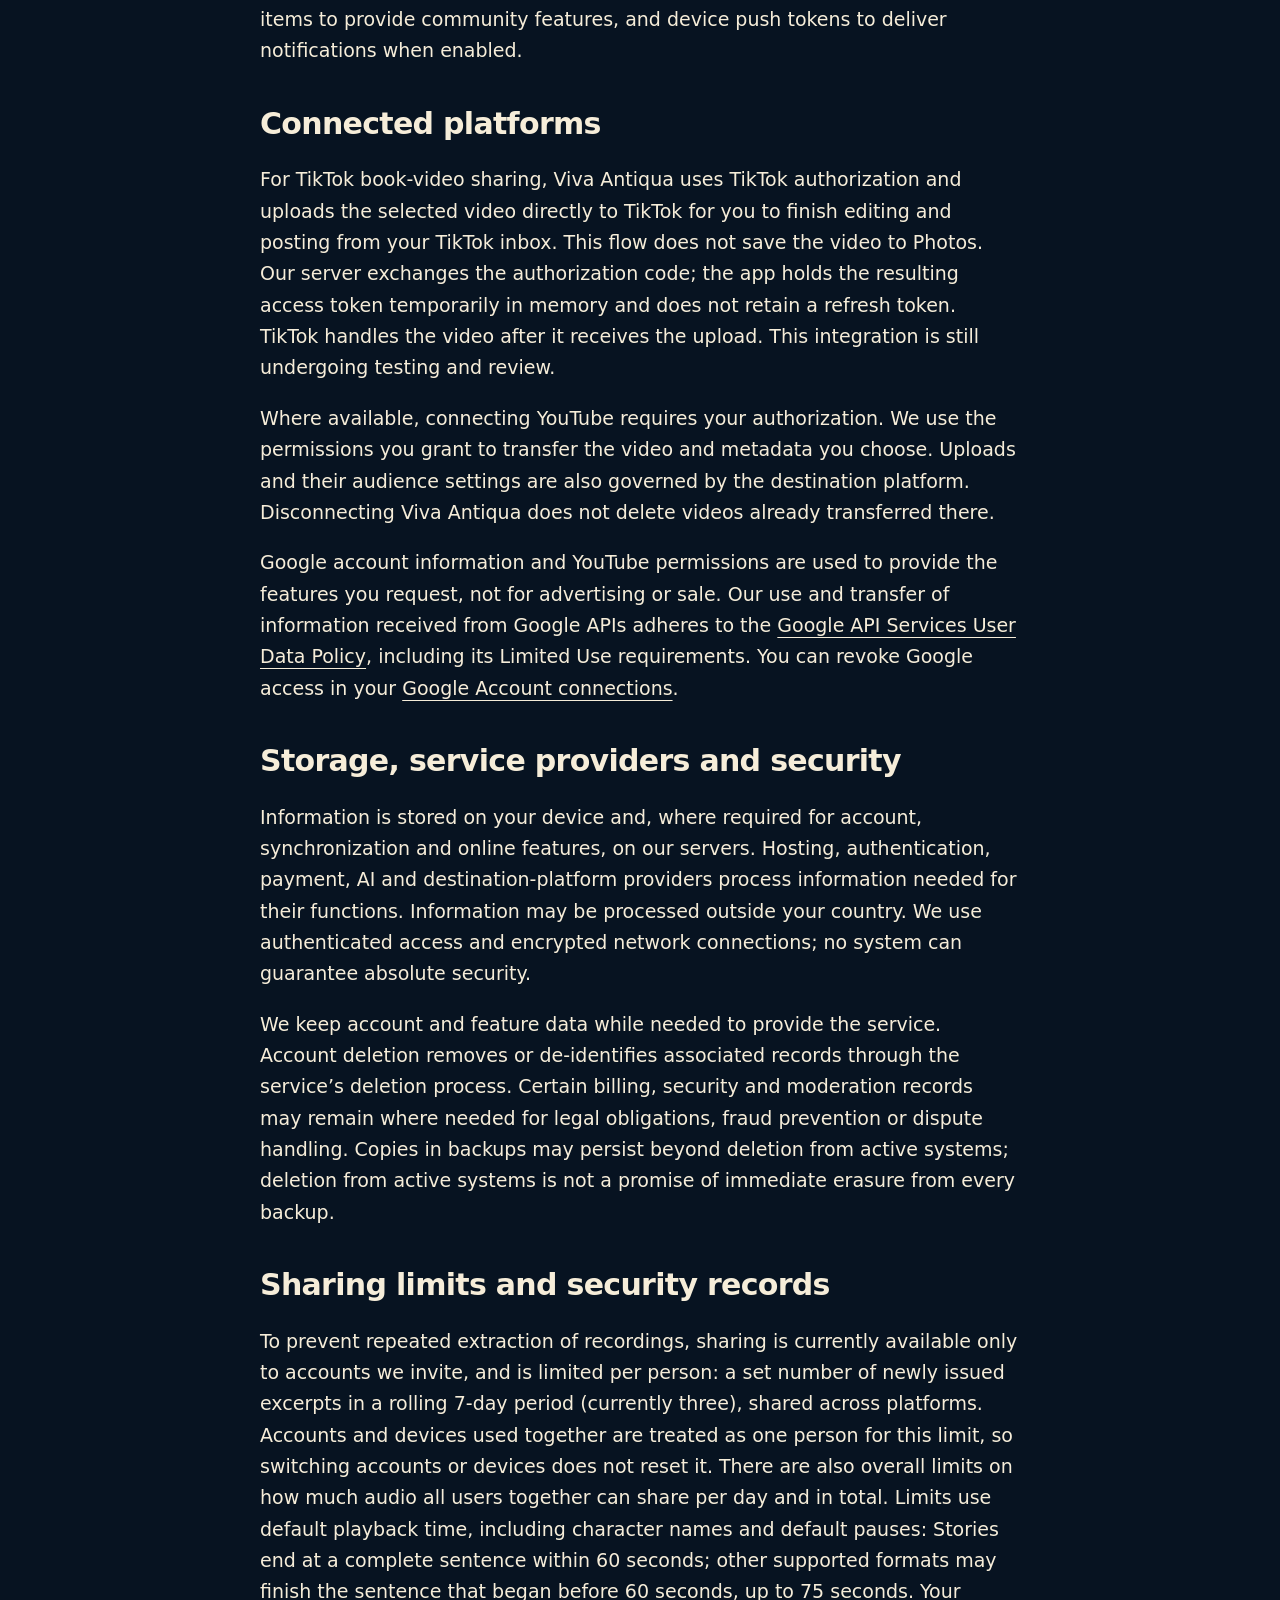
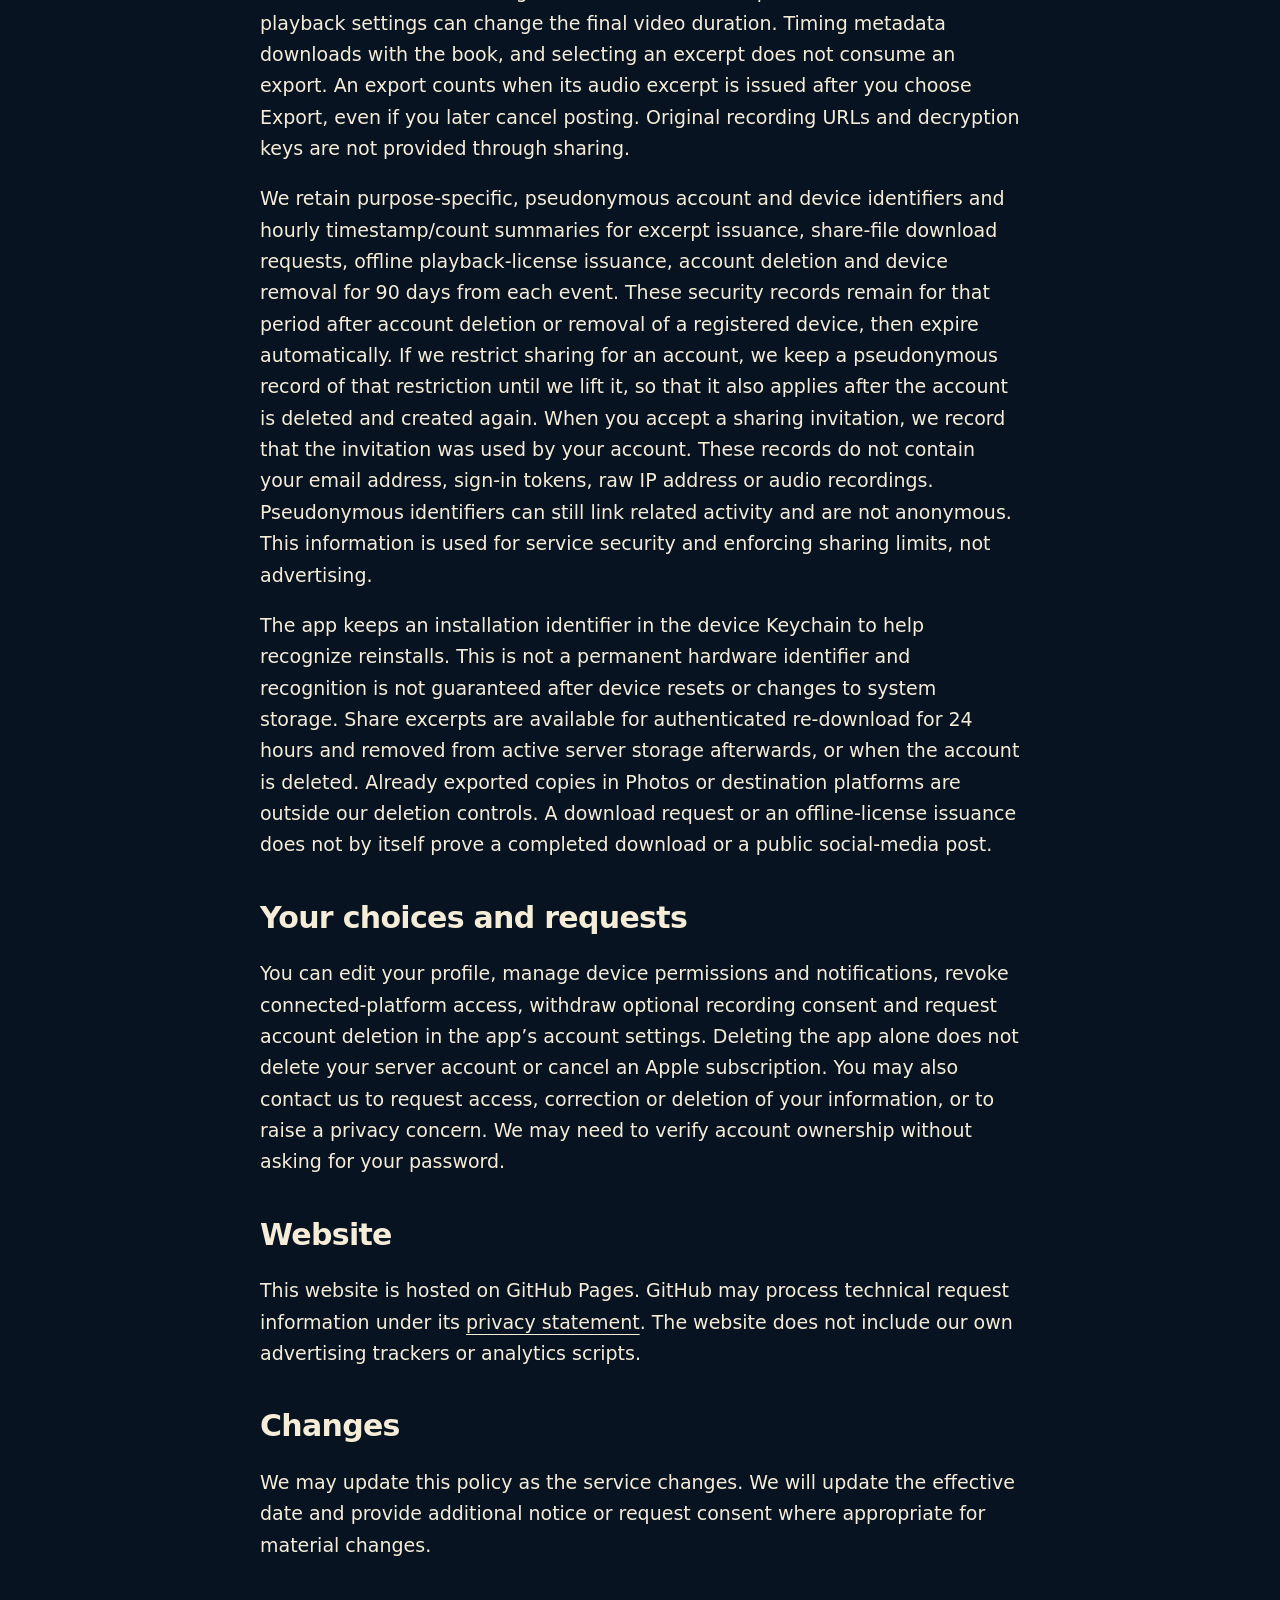
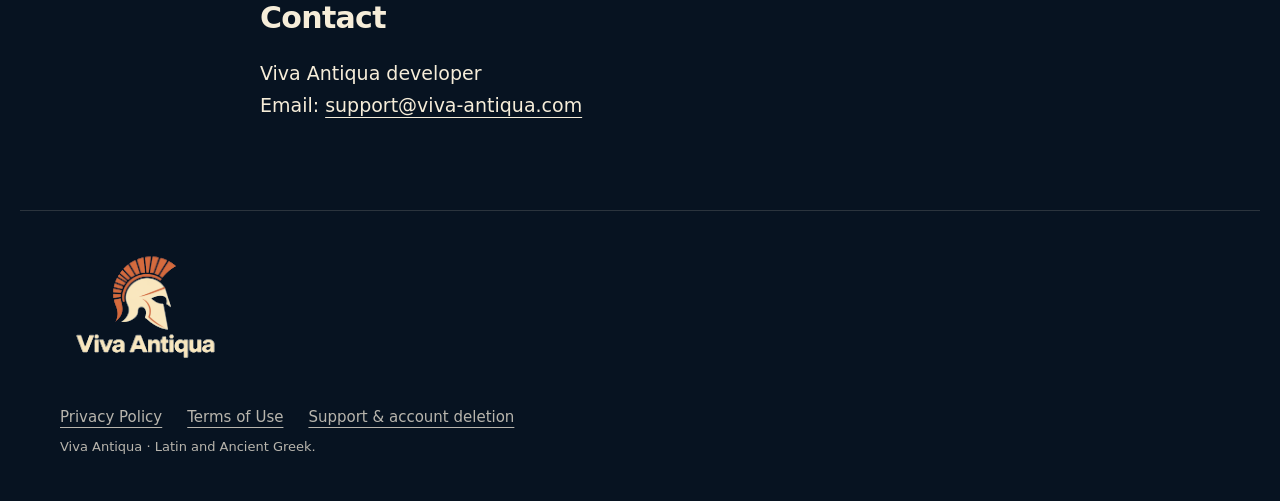
==== commit 45154c29: "Sharing: invite-only, 7-day limits, linked accounts/devices, promo gifts not refundable Co-Authored-" ====
--- a/privacy/index.html
+++ b/privacy/index.html
@@ -18,8 +18,8 @@
 <p>Information is stored on your device and, where required for account, synchronization and online features, on our servers. Hosting, authentication, payment, AI and destination-platform providers process information needed for their functions. Information may be processed outside your country. We use authenticated access and encrypted network connections; no system can guarantee absolute security.</p>
 <p>We keep account and feature data while needed to provide the service. Account deletion removes or de-identifies associated records through the service’s deletion process. Certain billing, security and moderation records may remain where needed for legal obligations, fraud prevention or dispute handling. Copies in backups may persist beyond deletion from active systems; deletion from active systems is not a promise of immediate erasure from every backup.</p>
 <h2>Sharing limits and security records</h2>
-<p>To prevent repeated extraction of recordings, sharing is limited to three newly issued excerpts per account and per device in a rolling 24-hour period, shared across platforms. Limits use default playback time, including character names and default pauses: Stories end at a complete sentence within 60 seconds; other supported formats may finish the sentence that began before 60 seconds, up to 75 seconds. Your playback settings can change the final video duration. Timing metadata downloads with the book, and selecting an excerpt does not consume an export. An export counts when its audio excerpt is issued after you choose Export, even if you later cancel posting. Original recording URLs and decryption keys are not provided through sharing.</p>
-<p>We retain purpose-specific, pseudonymous account and device identifiers and hourly timestamp/count summaries for excerpt issuance, share-file download requests, offline playback-license issuance, account deletion and device removal for 90 days from each event. These security records remain for that period after account deletion or removal of a registered device, then expire automatically. They do not contain your email address, sign-in tokens, raw IP address or audio recordings. Pseudonymous identifiers can still link related activity and are not anonymous. This information is used for service security and enforcing sharing limits, not advertising.</p>
+<p>To prevent repeated extraction of recordings, sharing is currently available only to accounts we invite, and is limited per person: a set number of newly issued excerpts in a rolling 7-day period (currently three), shared across platforms. Accounts and devices used together are treated as one person for this limit, so switching accounts or devices does not reset it. There are also overall limits on how much audio all users together can share per day and in total. Limits use default playback time, including character names and default pauses: Stories end at a complete sentence within 60 seconds; other supported formats may finish the sentence that began before 60 seconds, up to 75 seconds. Your playback settings can change the final video duration. Timing metadata downloads with the book, and selecting an excerpt does not consume an export. An export counts when its audio excerpt is issued after you choose Export, even if you later cancel posting. Original recording URLs and decryption keys are not provided through sharing.</p>
+<p>We retain purpose-specific, pseudonymous account and device identifiers and hourly timestamp/count summaries for excerpt issuance, share-file download requests, offline playback-license issuance, account deletion and device removal for 90 days from each event. These security records remain for that period after account deletion or removal of a registered device, then expire automatically. If we restrict sharing for an account, we keep a pseudonymous record of that restriction until we lift it, so that it also applies after the account is deleted and created again. When you accept a sharing invitation, we record that the invitation was used by your account. These records do not contain your email address, sign-in tokens, raw IP address or audio recordings. Pseudonymous identifiers can still link related activity and are not anonymous. This information is used for service security and enforcing sharing limits, not advertising.</p>
 <p>The app keeps an installation identifier in the device Keychain to help recognize reinstalls. This is not a permanent hardware identifier and recognition is not guaranteed after device resets or changes to system storage. Share excerpts are available for authenticated re-download for 24 hours and removed from active server storage afterwards, or when the account is deleted. Already exported copies in Photos or destination platforms are outside our deletion controls. A download request or an offline-license issuance does not by itself prove a completed download or a public social-media post.</p>
 <h2>Your choices and requests</h2>
 <p>You can edit your profile, manage device permissions and notifications, revoke connected-platform access, withdraw optional recording consent and request account deletion in the app’s account settings. Deleting the app alone does not delete your server account or cancel an Apple subscription. You may also contact us to request access, correction or deletion of your information, or to raise a privacy concern. We may need to verify account ownership without asking for your password.</p>
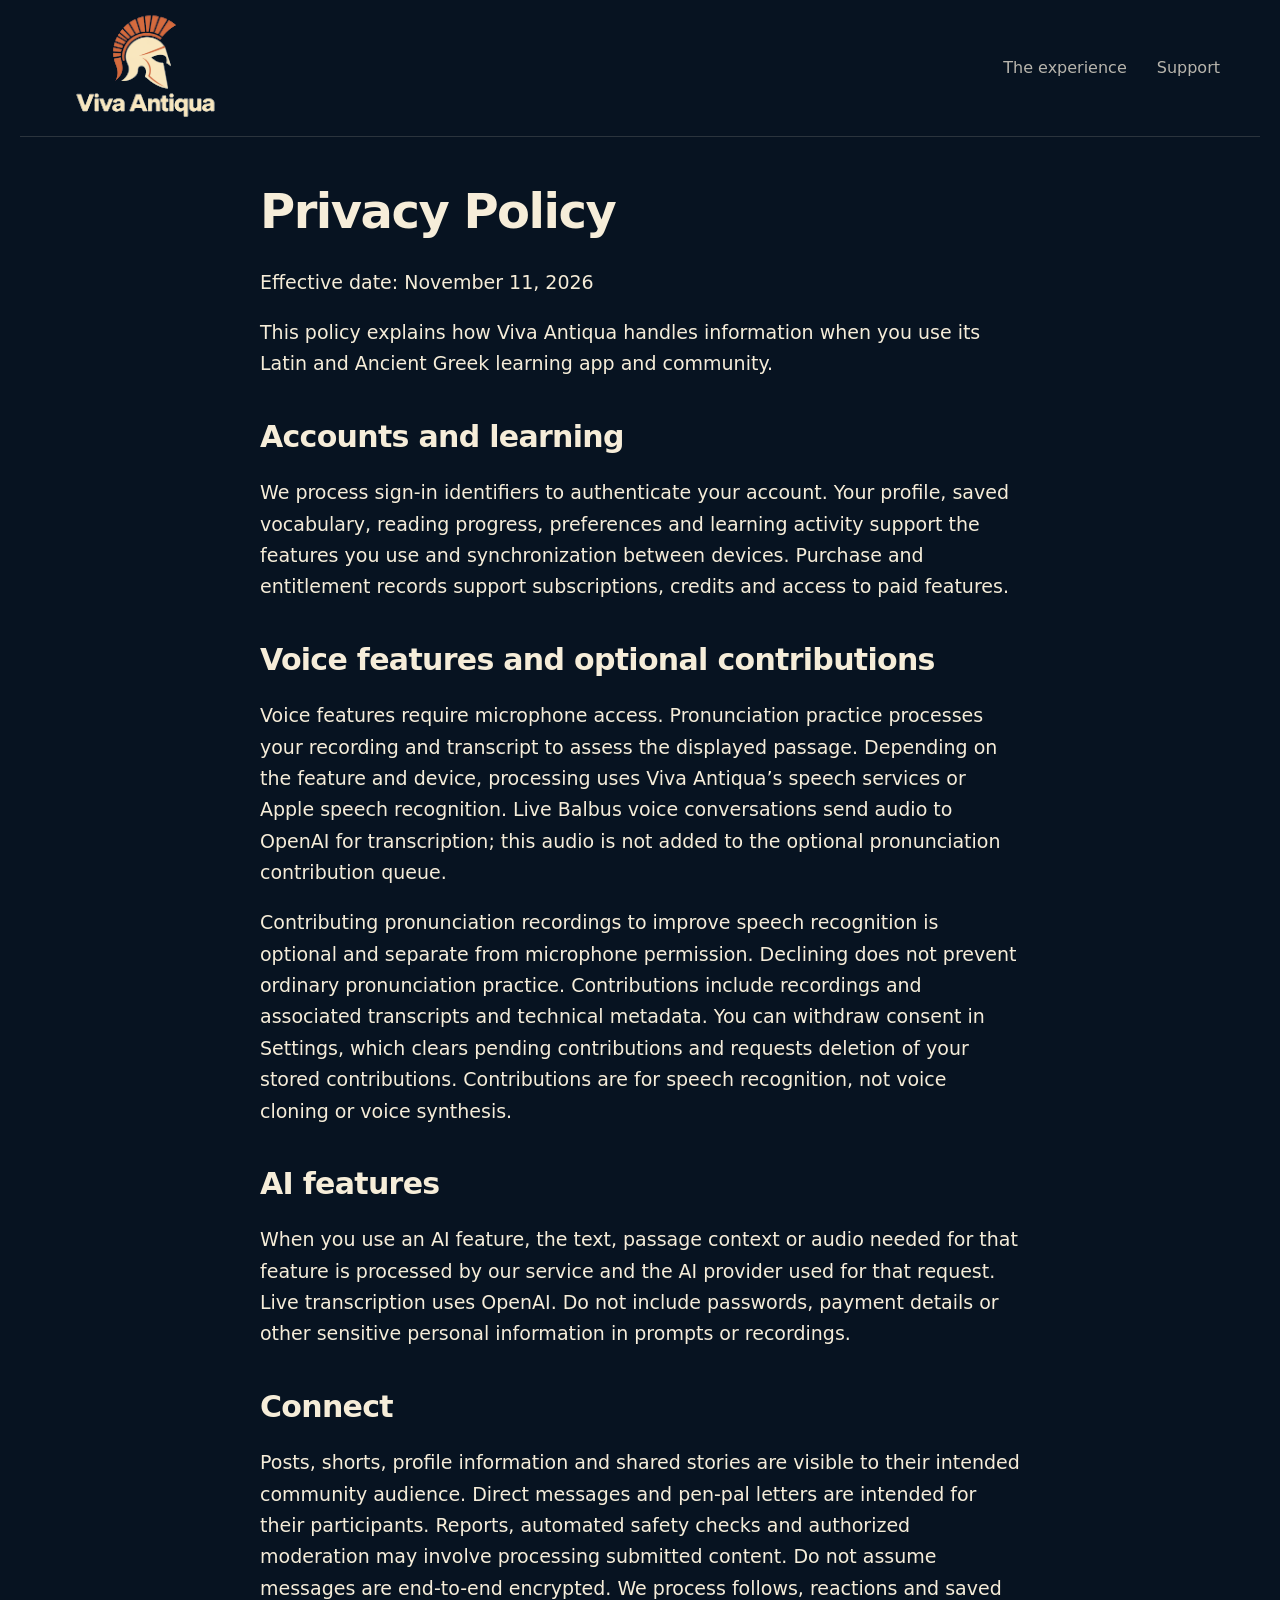
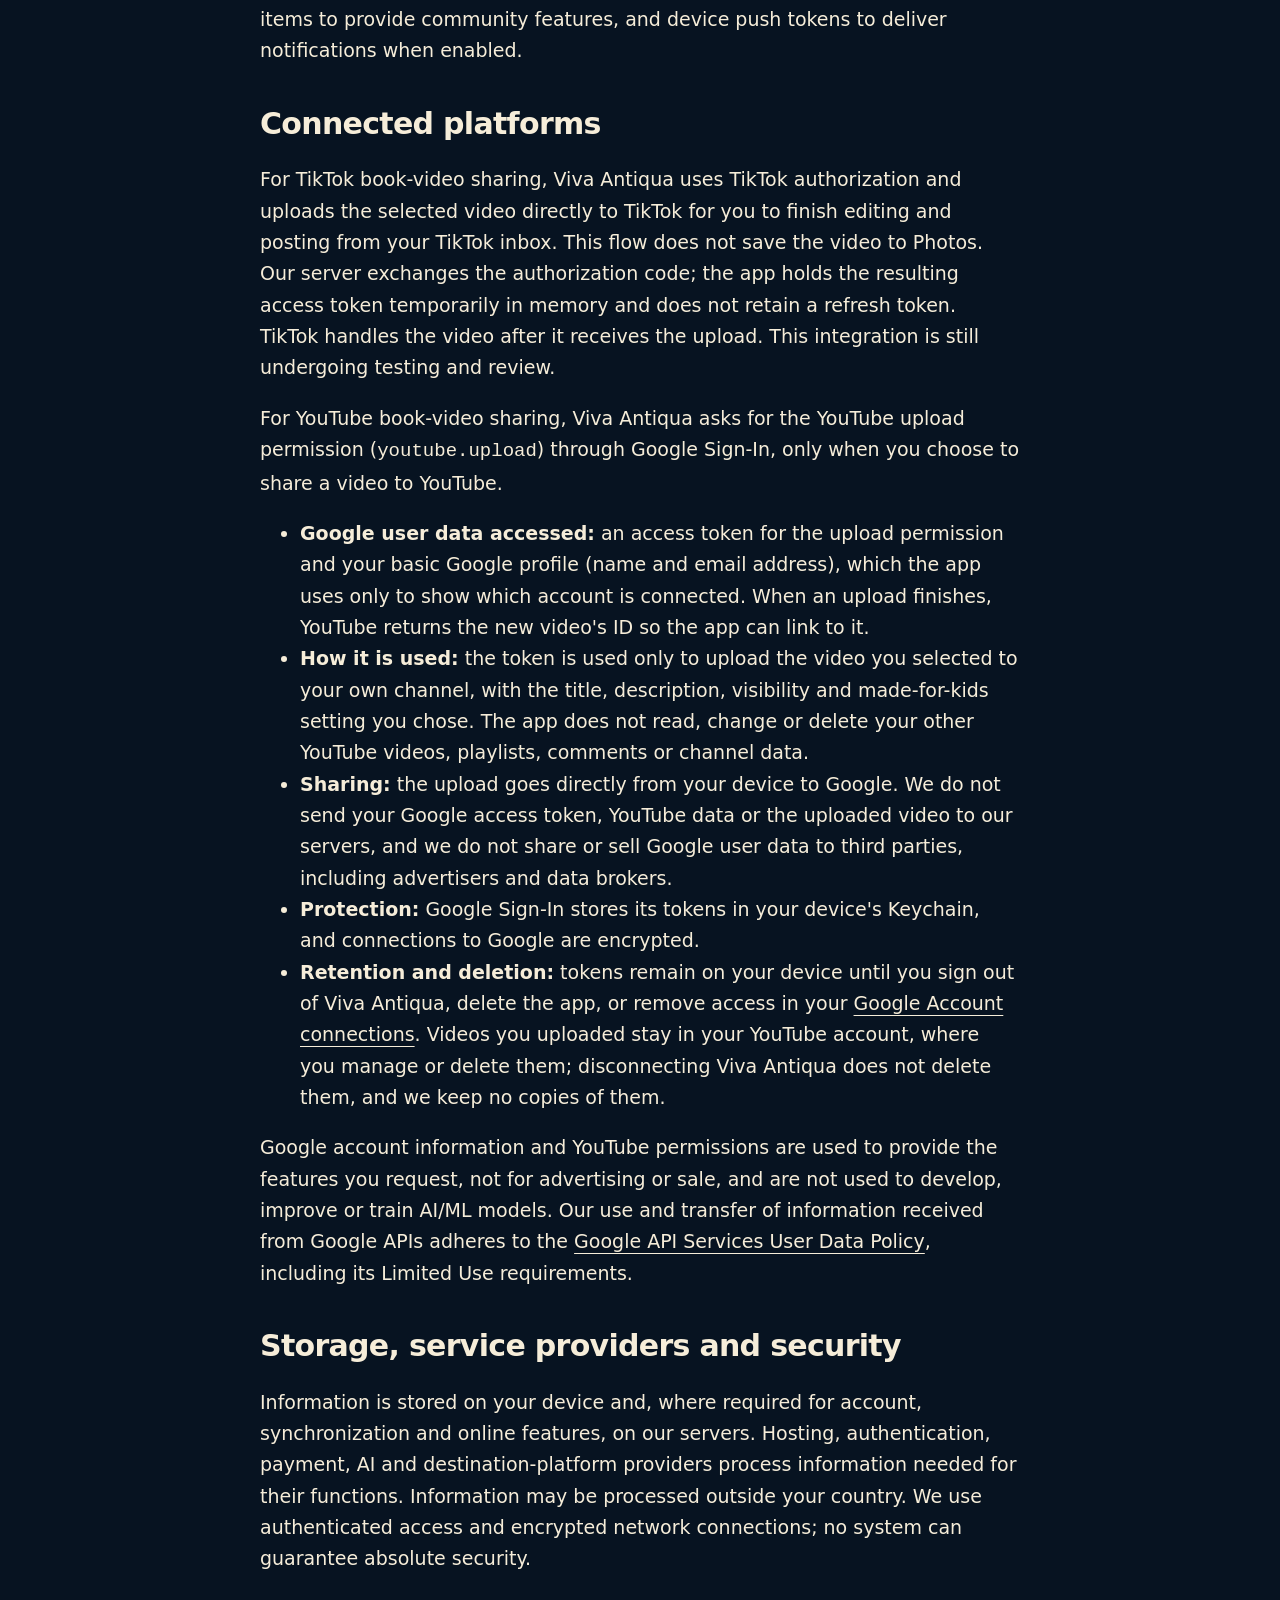
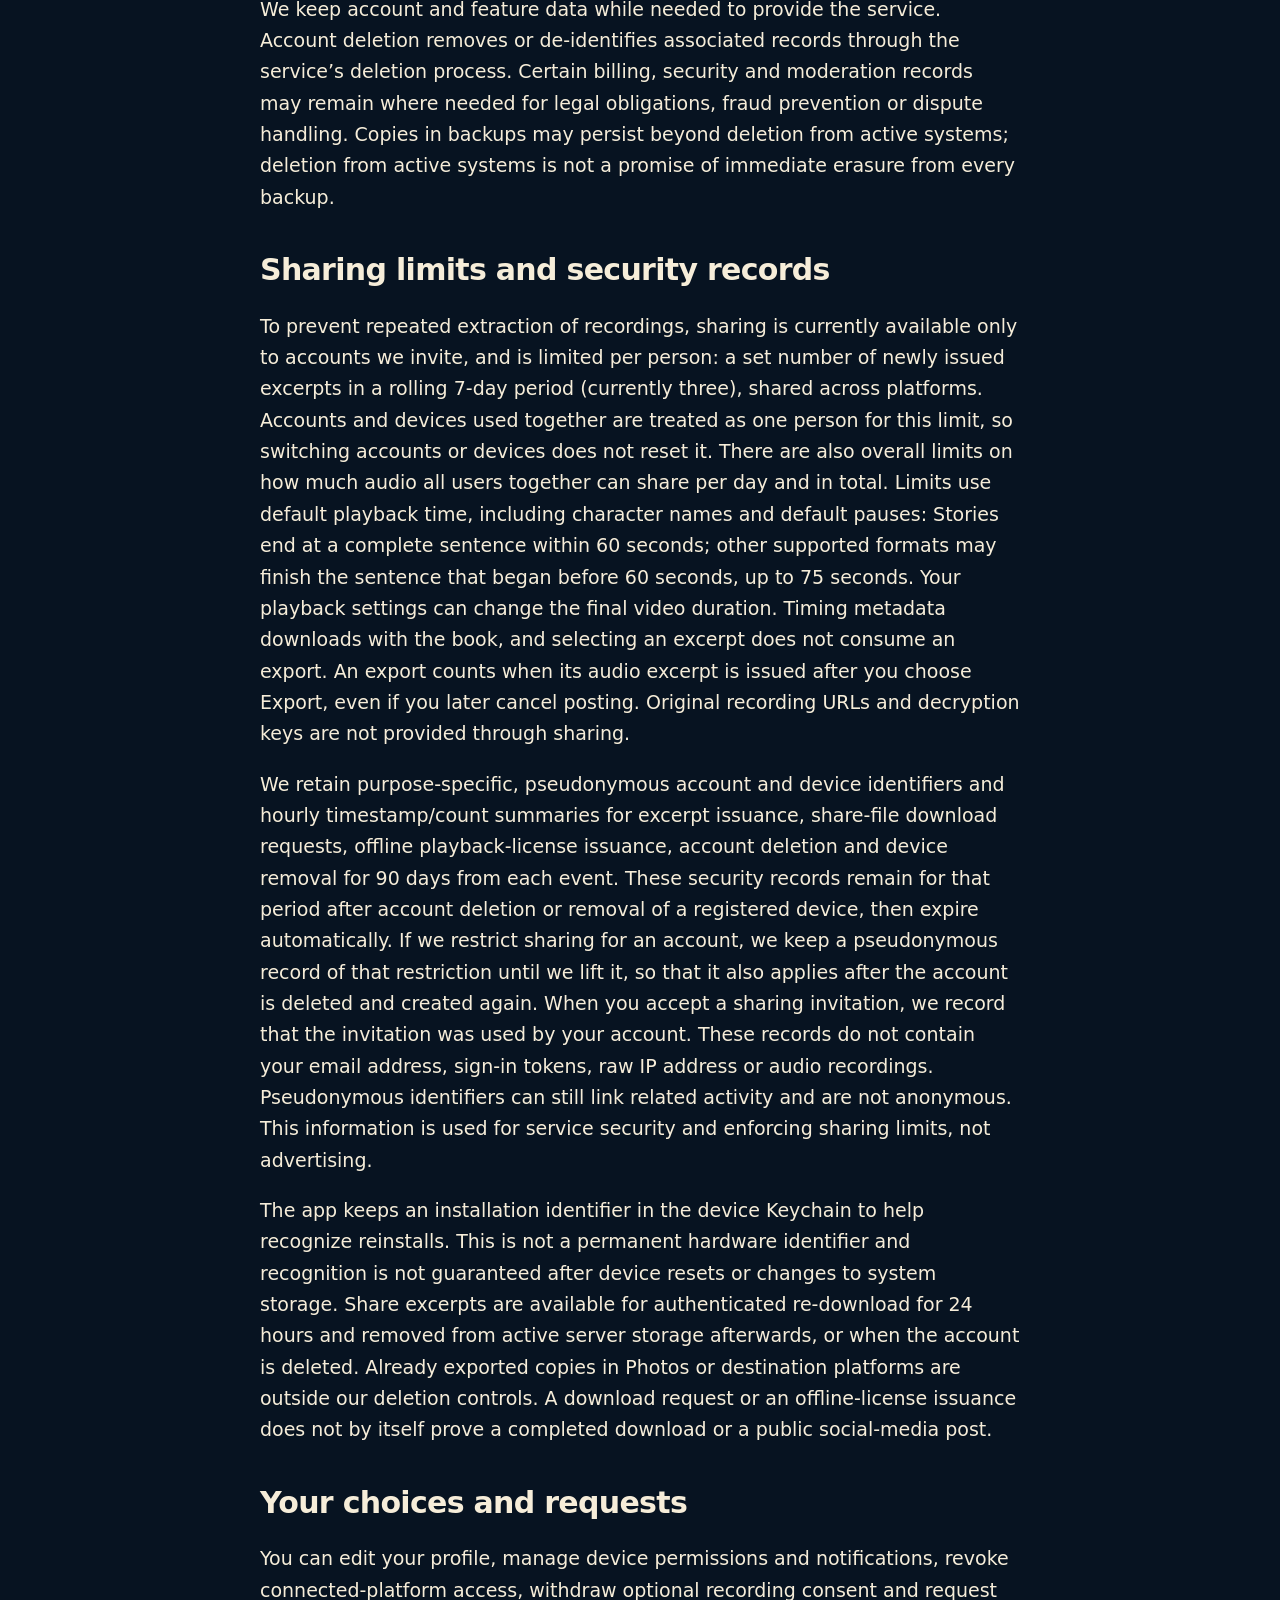
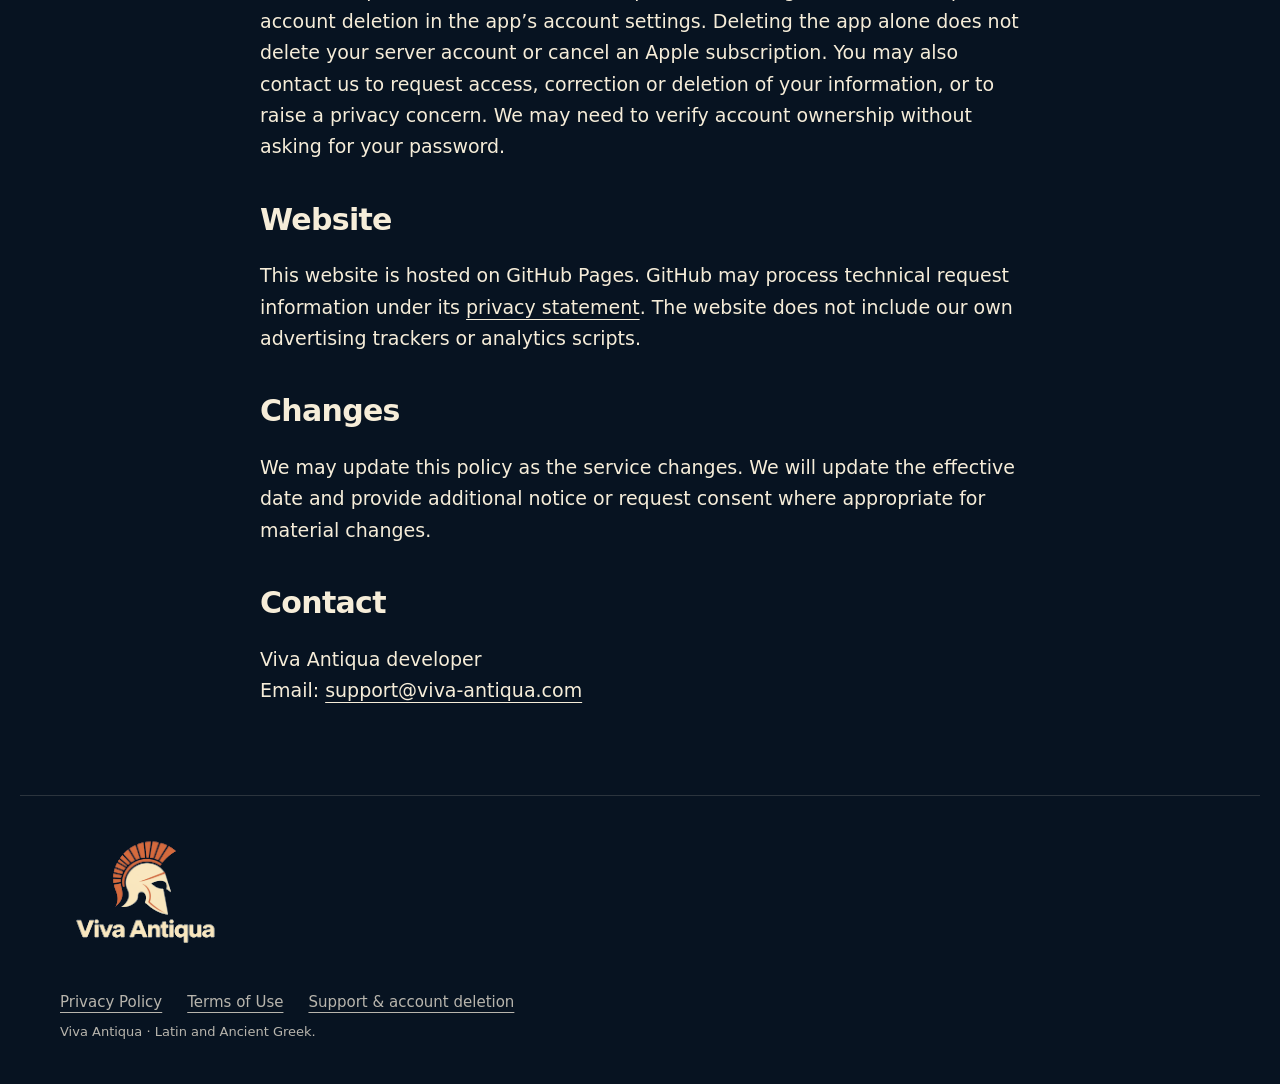
==== commit 4cb6d7e1: "Privacy: itemize YouTube (Google) data access, use, sharing, protection and retention Co-Authored-By" ====
--- a/privacy/index.html
+++ b/privacy/index.html
@@ -12,8 +12,15 @@
 <p>Posts, shorts, profile information and shared stories are visible to their intended community audience. Direct messages and pen-pal letters are intended for their participants. Reports, automated safety checks and authorized moderation may involve processing submitted content. Do not assume messages are end-to-end encrypted. We process follows, reactions and saved items to provide community features, and device push tokens to deliver notifications when enabled.</p>
 <h2>Connected platforms</h2>
 <p>For TikTok book-video sharing, Viva Antiqua uses TikTok authorization and uploads the selected video directly to TikTok for you to finish editing and posting from your TikTok inbox. This flow does not save the video to Photos. Our server exchanges the authorization code; the app holds the resulting access token temporarily in memory and does not retain a refresh token. TikTok handles the video after it receives the upload. This integration is still undergoing testing and review.</p>
-<p>Where available, connecting YouTube requires your authorization. We use the permissions you grant to transfer the video and metadata you choose. Uploads and their audience settings are also governed by the destination platform. Disconnecting Viva Antiqua does not delete videos already transferred there.</p>
-<p>Google account information and YouTube permissions are used to provide the features you request, not for advertising or sale. Our use and transfer of information received from Google APIs adheres to the <a href="https://developers.google.com/terms/api-services-user-data-policy">Google API Services User Data Policy</a>, including its Limited Use requirements. You can revoke Google access in your <a href="https://myaccount.google.com/connections">Google Account connections</a>.</p>
+<p>For YouTube book-video sharing, Viva Antiqua asks for the YouTube upload permission (<code>youtube.upload</code>) through Google Sign-In, only when you choose to share a video to YouTube.</p>
+<ul>
+<li><strong>Google user data accessed:</strong> an access token for the upload permission and your basic Google profile (name and email address), which the app uses only to show which account is connected. When an upload finishes, YouTube returns the new video's ID so the app can link to it.</li>
+<li><strong>How it is used:</strong> the token is used only to upload the video you selected to your own channel, with the title, description, visibility and made-for-kids setting you chose. The app does not read, change or delete your other YouTube videos, playlists, comments or channel data.</li>
+<li><strong>Sharing:</strong> the upload goes directly from your device to Google. We do not send your Google access token, YouTube data or the uploaded video to our servers, and we do not share or sell Google user data to third parties, including advertisers and data brokers.</li>
+<li><strong>Protection:</strong> Google Sign-In stores its tokens in your device's Keychain, and connections to Google are encrypted.</li>
+<li><strong>Retention and deletion:</strong> tokens remain on your device until you sign out of Viva Antiqua, delete the app, or remove access in your <a href="https://myaccount.google.com/connections">Google Account connections</a>. Videos you uploaded stay in your YouTube account, where you manage or delete them; disconnecting Viva Antiqua does not delete them, and we keep no copies of them.</li>
+</ul>
+<p>Google account information and YouTube permissions are used to provide the features you request, not for advertising or sale, and are not used to develop, improve or train AI/ML models. Our use and transfer of information received from Google APIs adheres to the <a href="https://developers.google.com/terms/api-services-user-data-policy">Google API Services User Data Policy</a>, including its Limited Use requirements.</p>
 <h2>Storage, service providers and security</h2>
 <p>Information is stored on your device and, where required for account, synchronization and online features, on our servers. Hosting, authentication, payment, AI and destination-platform providers process information needed for their functions. Information may be processed outside your country. We use authenticated access and encrypted network connections; no system can guarantee absolute security.</p>
 <p>We keep account and feature data while needed to provide the service. Account deletion removes or de-identifies associated records through the service’s deletion process. Certain billing, security and moderation records may remain where needed for legal obligations, fraud prevention or dispute handling. Copies in backups may persist beyond deletion from active systems; deletion from active systems is not a promise of immediate erasure from every backup.</p>
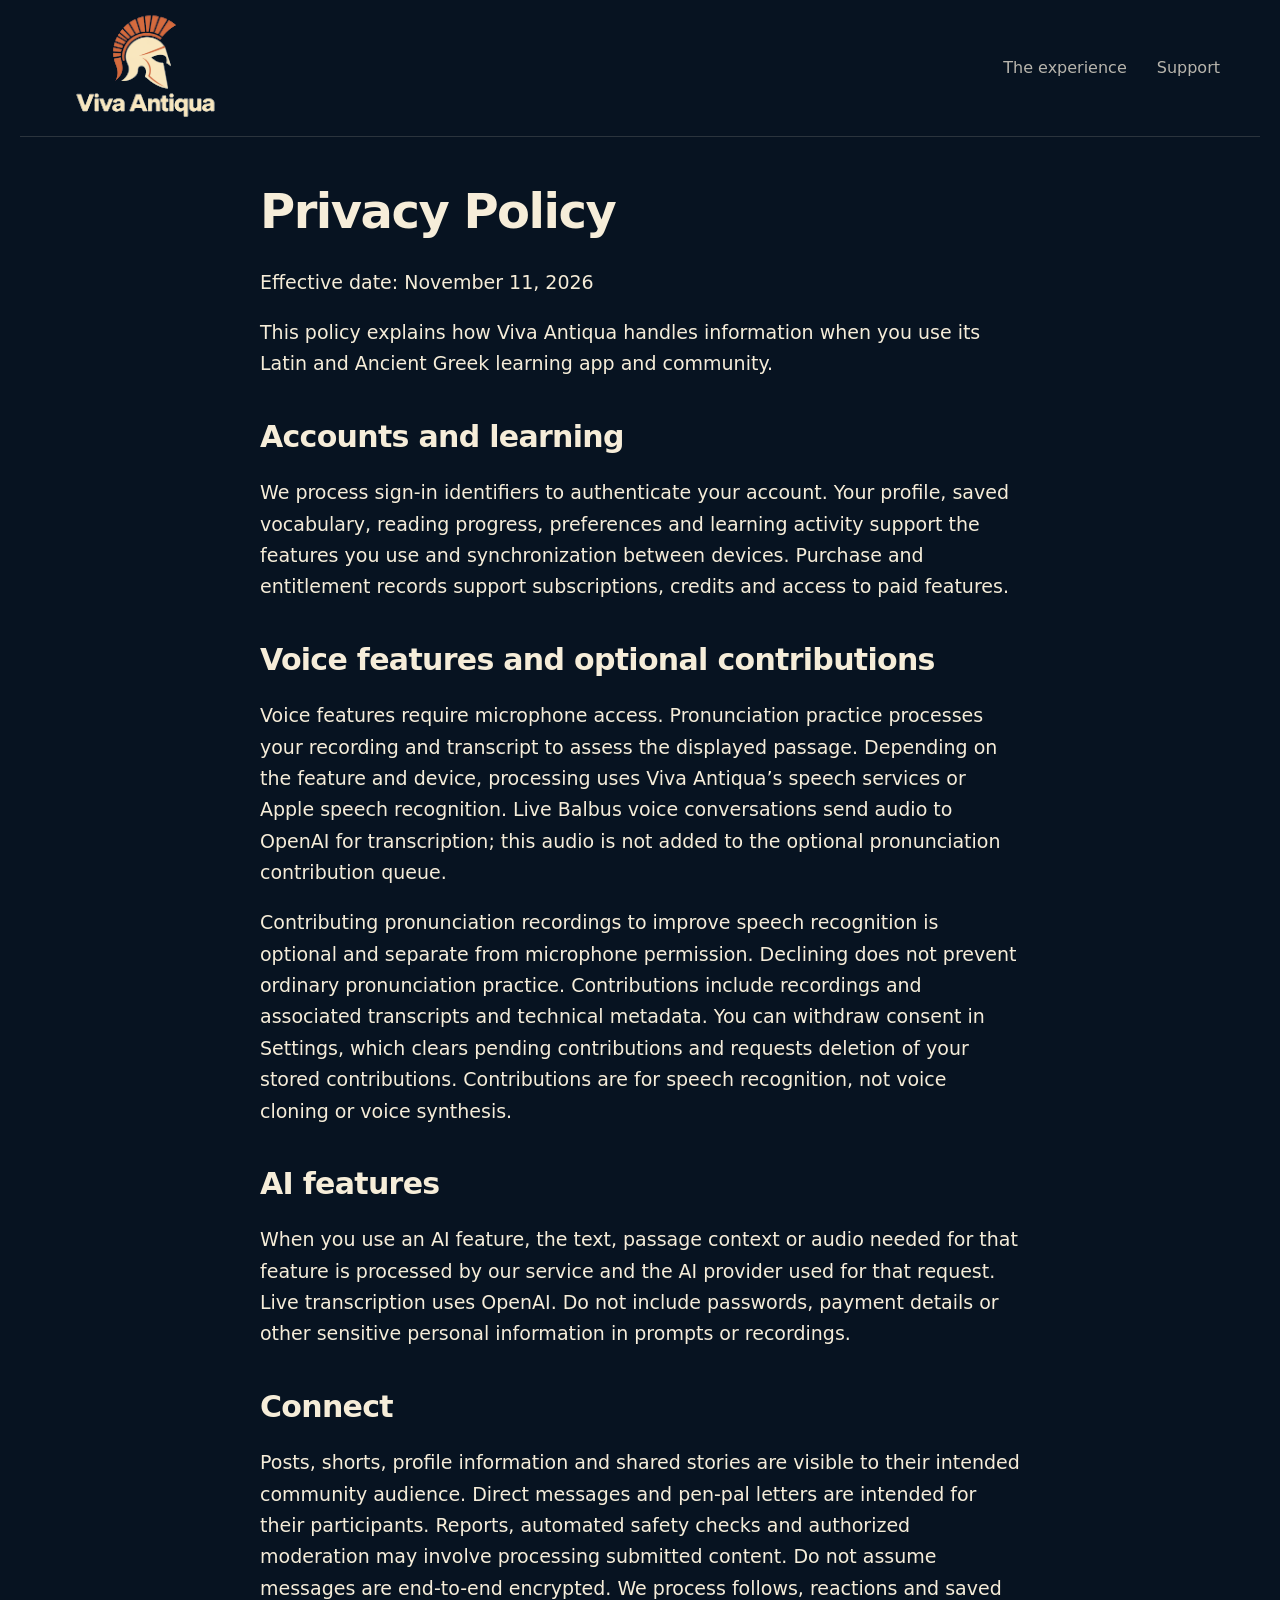
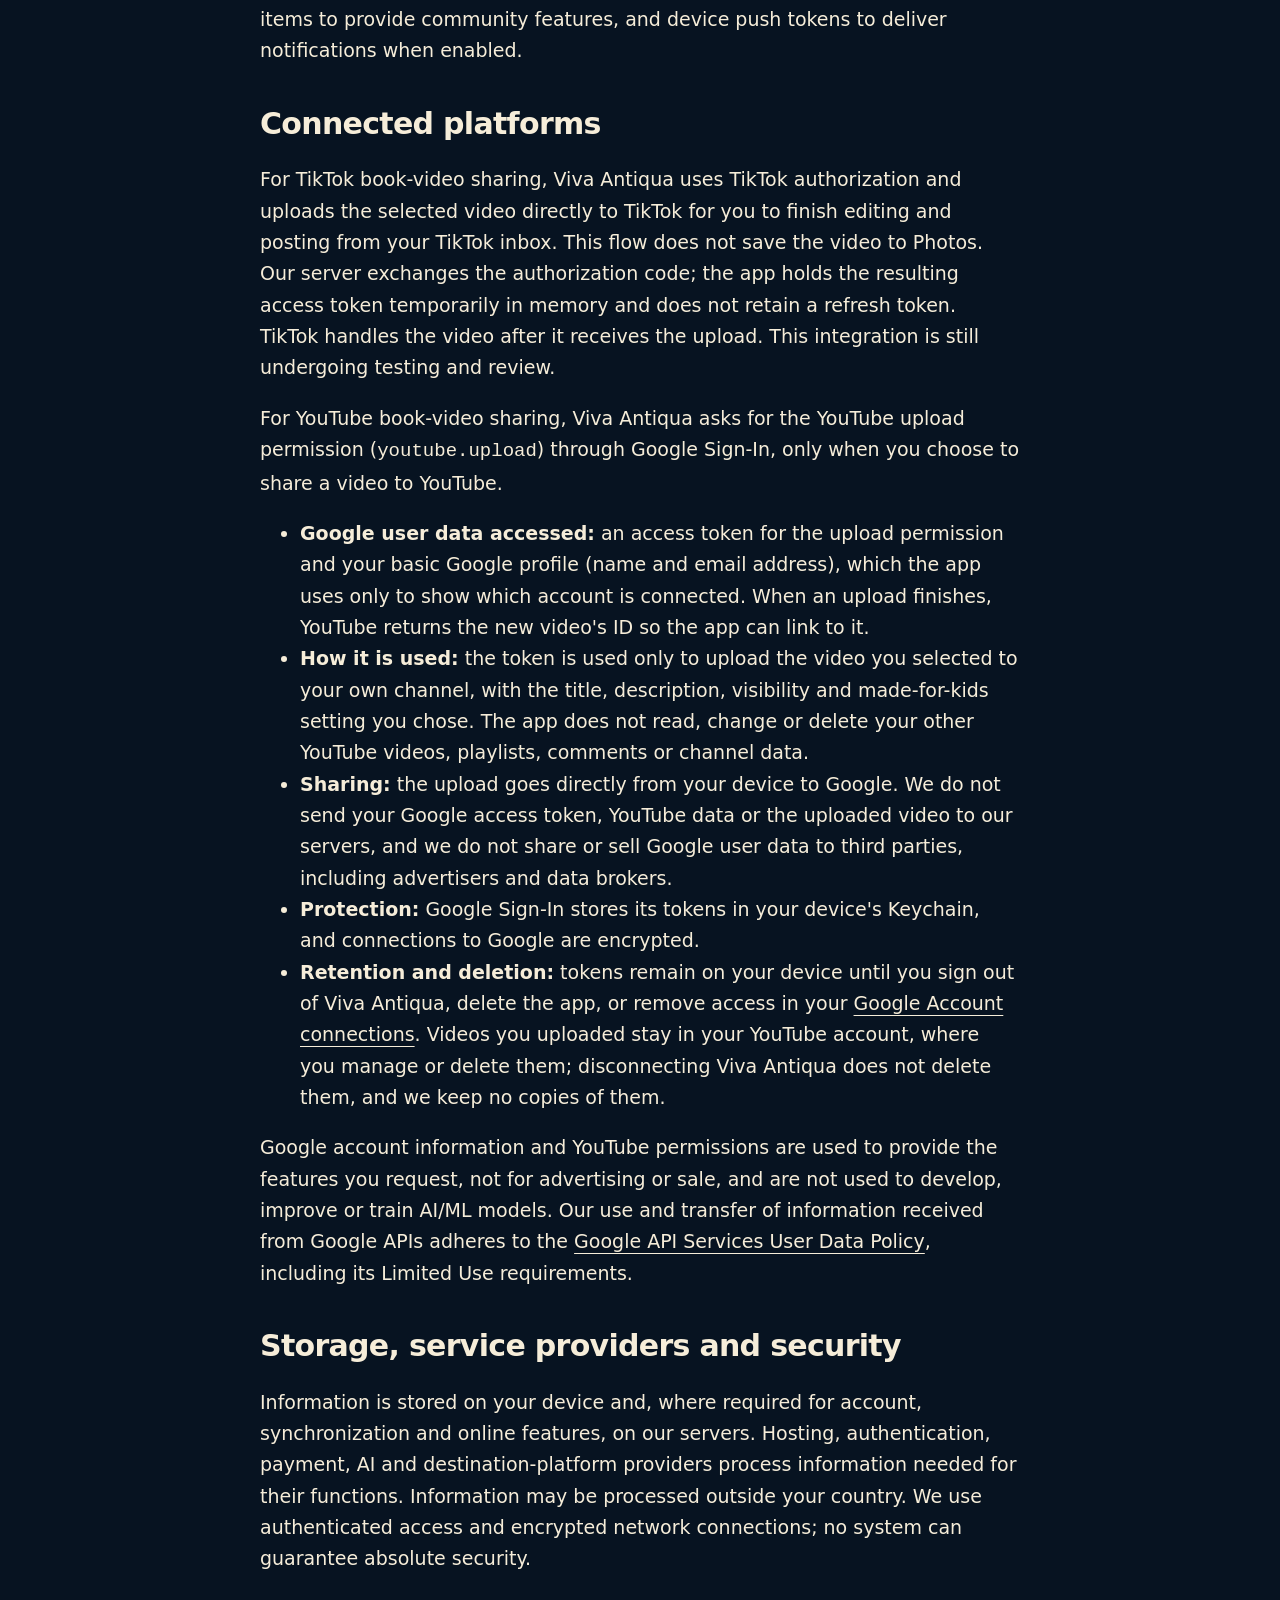
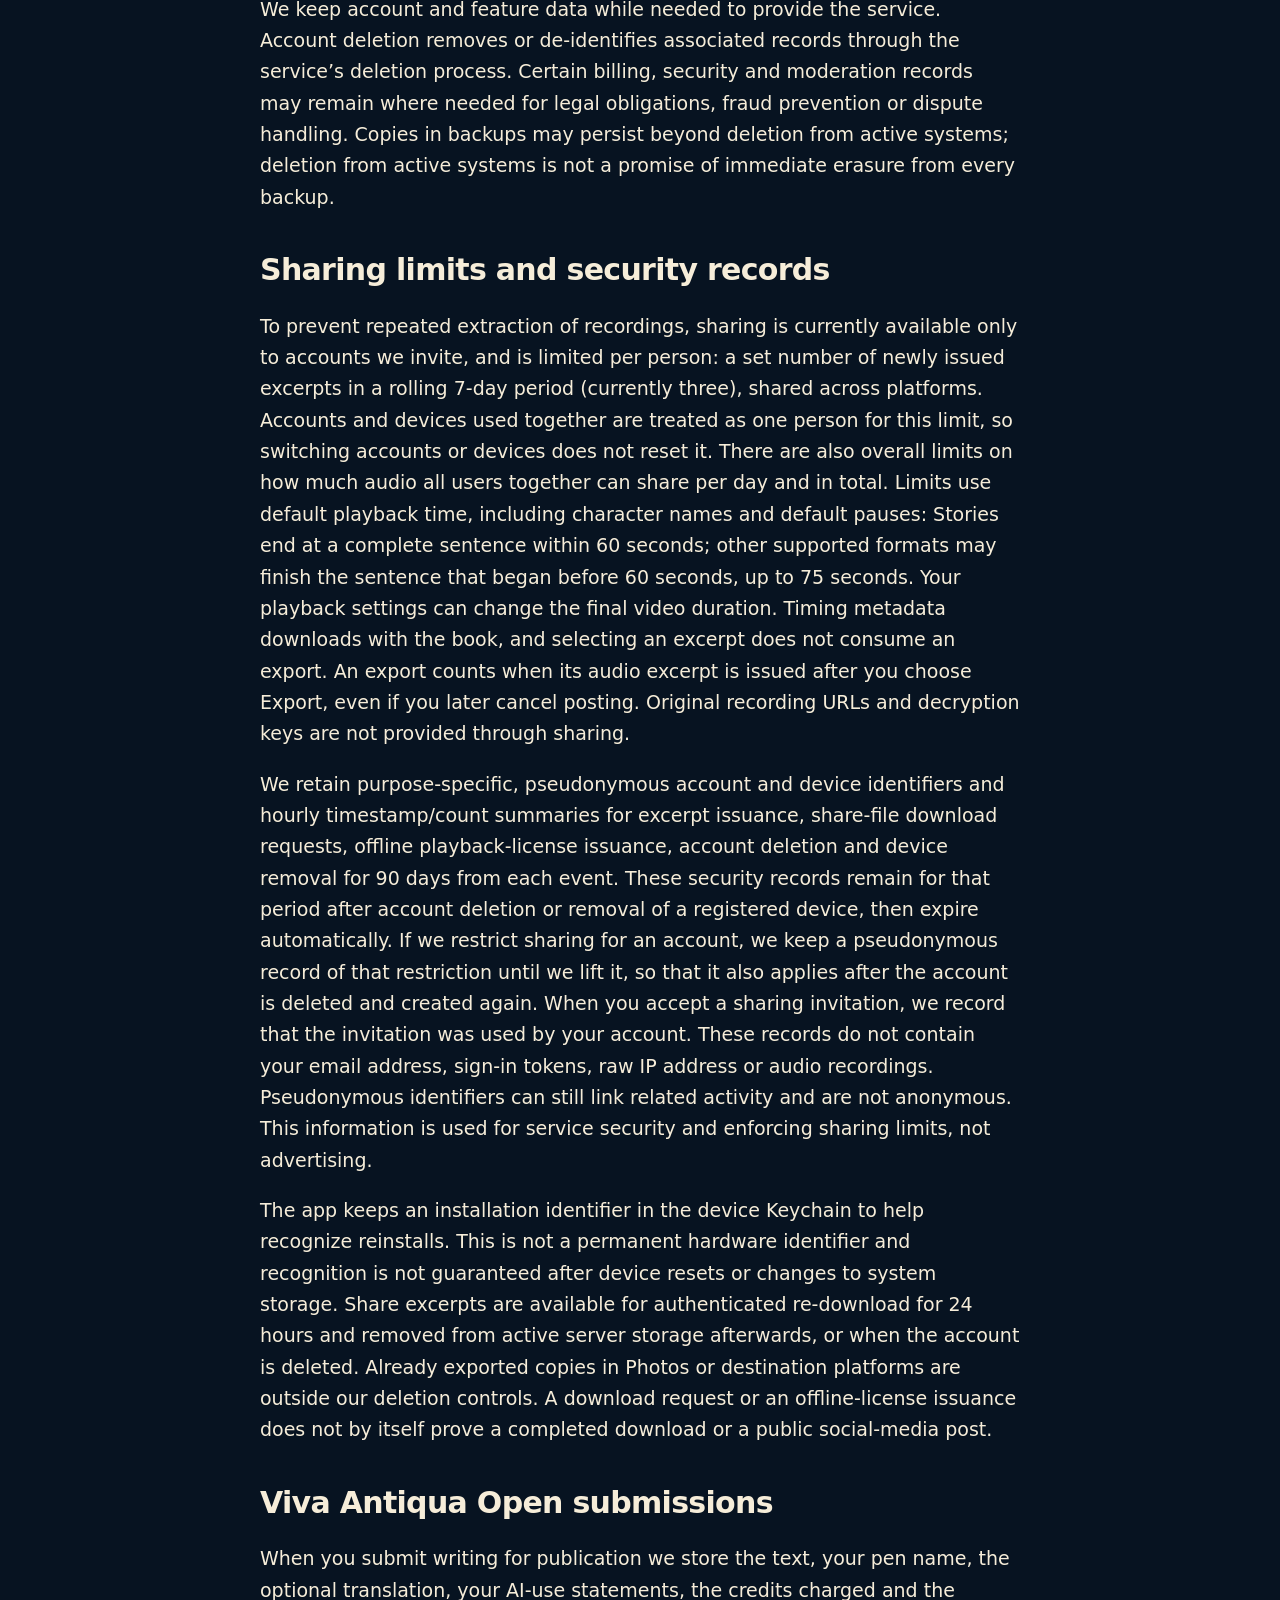
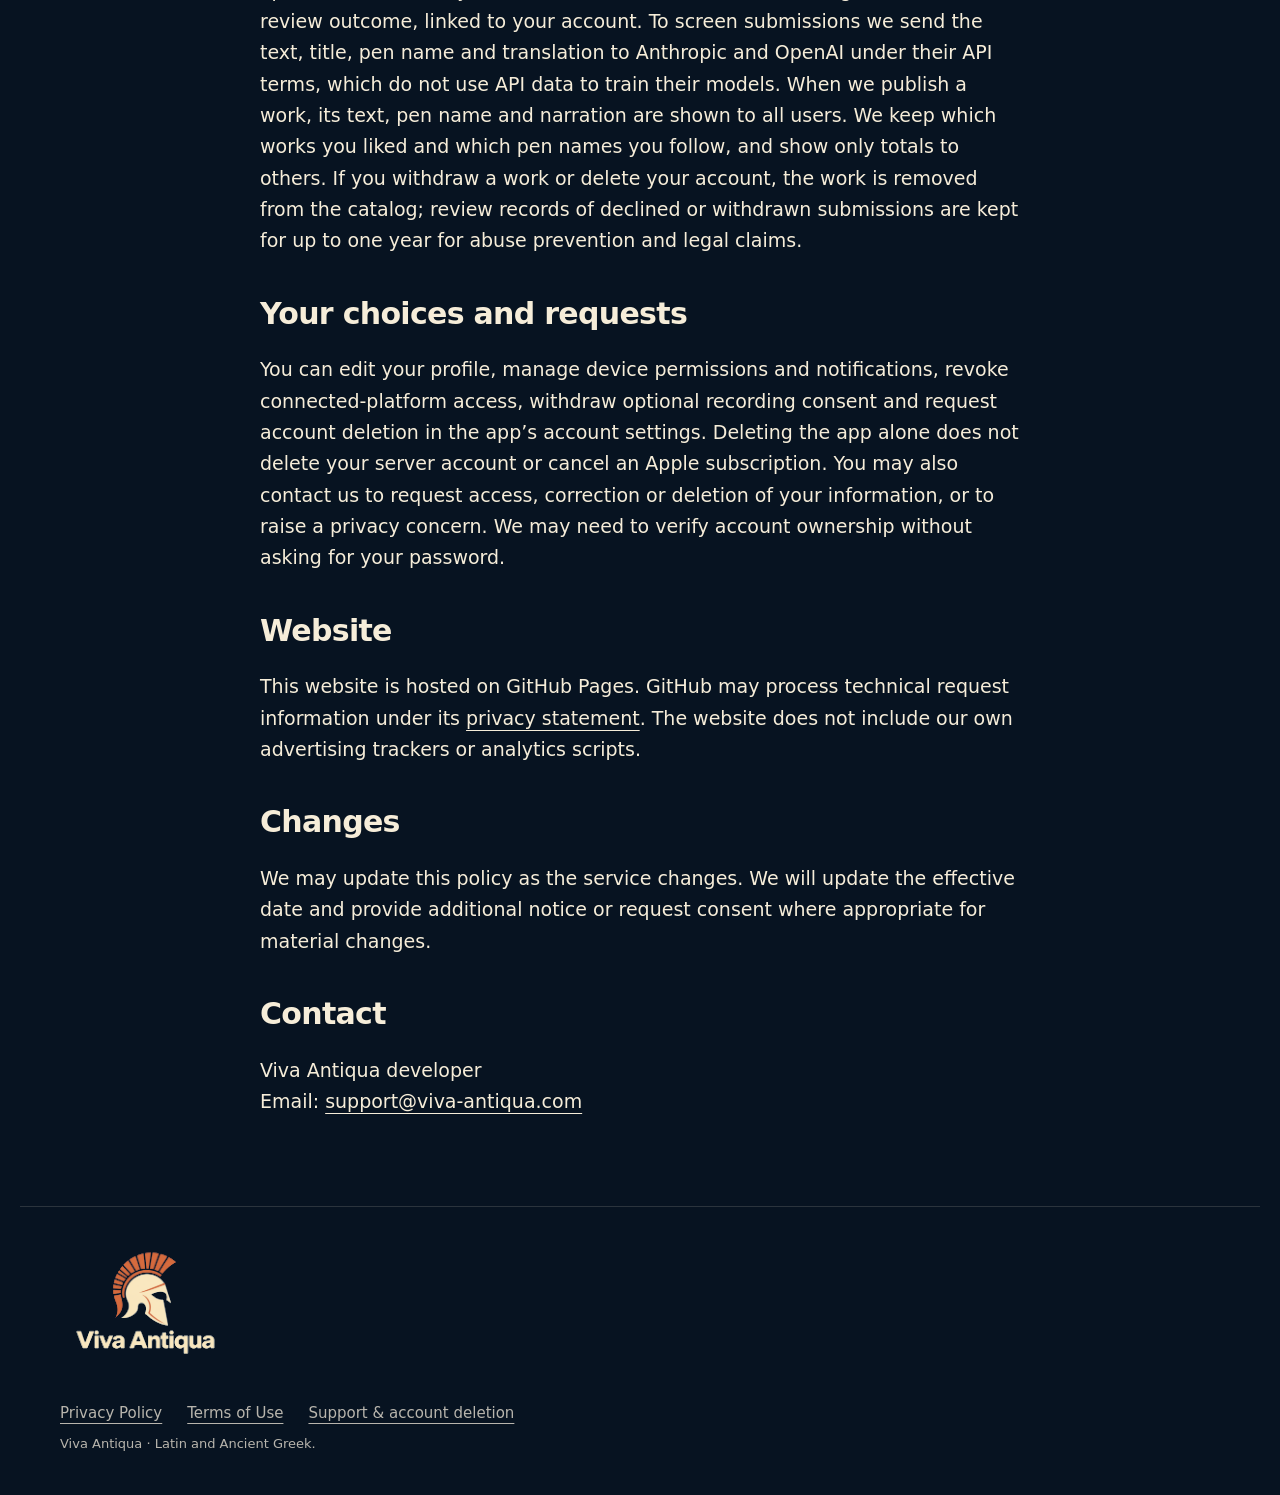
==== commit 0dc9492a: "Terms/privacy: Viva Antiqua Open publishing (licence, review, withdrawal, AI disclosure, reports) Co" ====
--- a/privacy/index.html
+++ b/privacy/index.html
@@ -28,6 +28,8 @@
 <p>To prevent repeated extraction of recordings, sharing is currently available only to accounts we invite, and is limited per person: a set number of newly issued excerpts in a rolling 7-day period (currently three), shared across platforms. Accounts and devices used together are treated as one person for this limit, so switching accounts or devices does not reset it. There are also overall limits on how much audio all users together can share per day and in total. Limits use default playback time, including character names and default pauses: Stories end at a complete sentence within 60 seconds; other supported formats may finish the sentence that began before 60 seconds, up to 75 seconds. Your playback settings can change the final video duration. Timing metadata downloads with the book, and selecting an excerpt does not consume an export. An export counts when its audio excerpt is issued after you choose Export, even if you later cancel posting. Original recording URLs and decryption keys are not provided through sharing.</p>
 <p>We retain purpose-specific, pseudonymous account and device identifiers and hourly timestamp/count summaries for excerpt issuance, share-file download requests, offline playback-license issuance, account deletion and device removal for 90 days from each event. These security records remain for that period after account deletion or removal of a registered device, then expire automatically. If we restrict sharing for an account, we keep a pseudonymous record of that restriction until we lift it, so that it also applies after the account is deleted and created again. When you accept a sharing invitation, we record that the invitation was used by your account. These records do not contain your email address, sign-in tokens, raw IP address or audio recordings. Pseudonymous identifiers can still link related activity and are not anonymous. This information is used for service security and enforcing sharing limits, not advertising.</p>
 <p>The app keeps an installation identifier in the device Keychain to help recognize reinstalls. This is not a permanent hardware identifier and recognition is not guaranteed after device resets or changes to system storage. Share excerpts are available for authenticated re-download for 24 hours and removed from active server storage afterwards, or when the account is deleted. Already exported copies in Photos or destination platforms are outside our deletion controls. A download request or an offline-license issuance does not by itself prove a completed download or a public social-media post.</p>
+<h2>Viva Antiqua Open submissions</h2>
+<p>When you submit writing for publication we store the text, your pen name, the optional translation, your AI-use statements, the credits charged and the review outcome, linked to your account. To screen submissions we send the text, title, pen name and translation to Anthropic and OpenAI under their API terms, which do not use API data to train their models. When we publish a work, its text, pen name and narration are shown to all users. We keep which works you liked and which pen names you follow, and show only totals to others. If you withdraw a work or delete your account, the work is removed from the catalog; review records of declined or withdrawn submissions are kept for up to one year for abuse prevention and legal claims.</p>
 <h2>Your choices and requests</h2>
 <p>You can edit your profile, manage device permissions and notifications, revoke connected-platform access, withdraw optional recording consent and request account deletion in the app’s account settings. Deleting the app alone does not delete your server account or cancel an Apple subscription. You may also contact us to request access, correction or deletion of your information, or to raise a privacy concern. We may need to verify account ownership without asking for your password.</p>
 <h2>Website</h2>
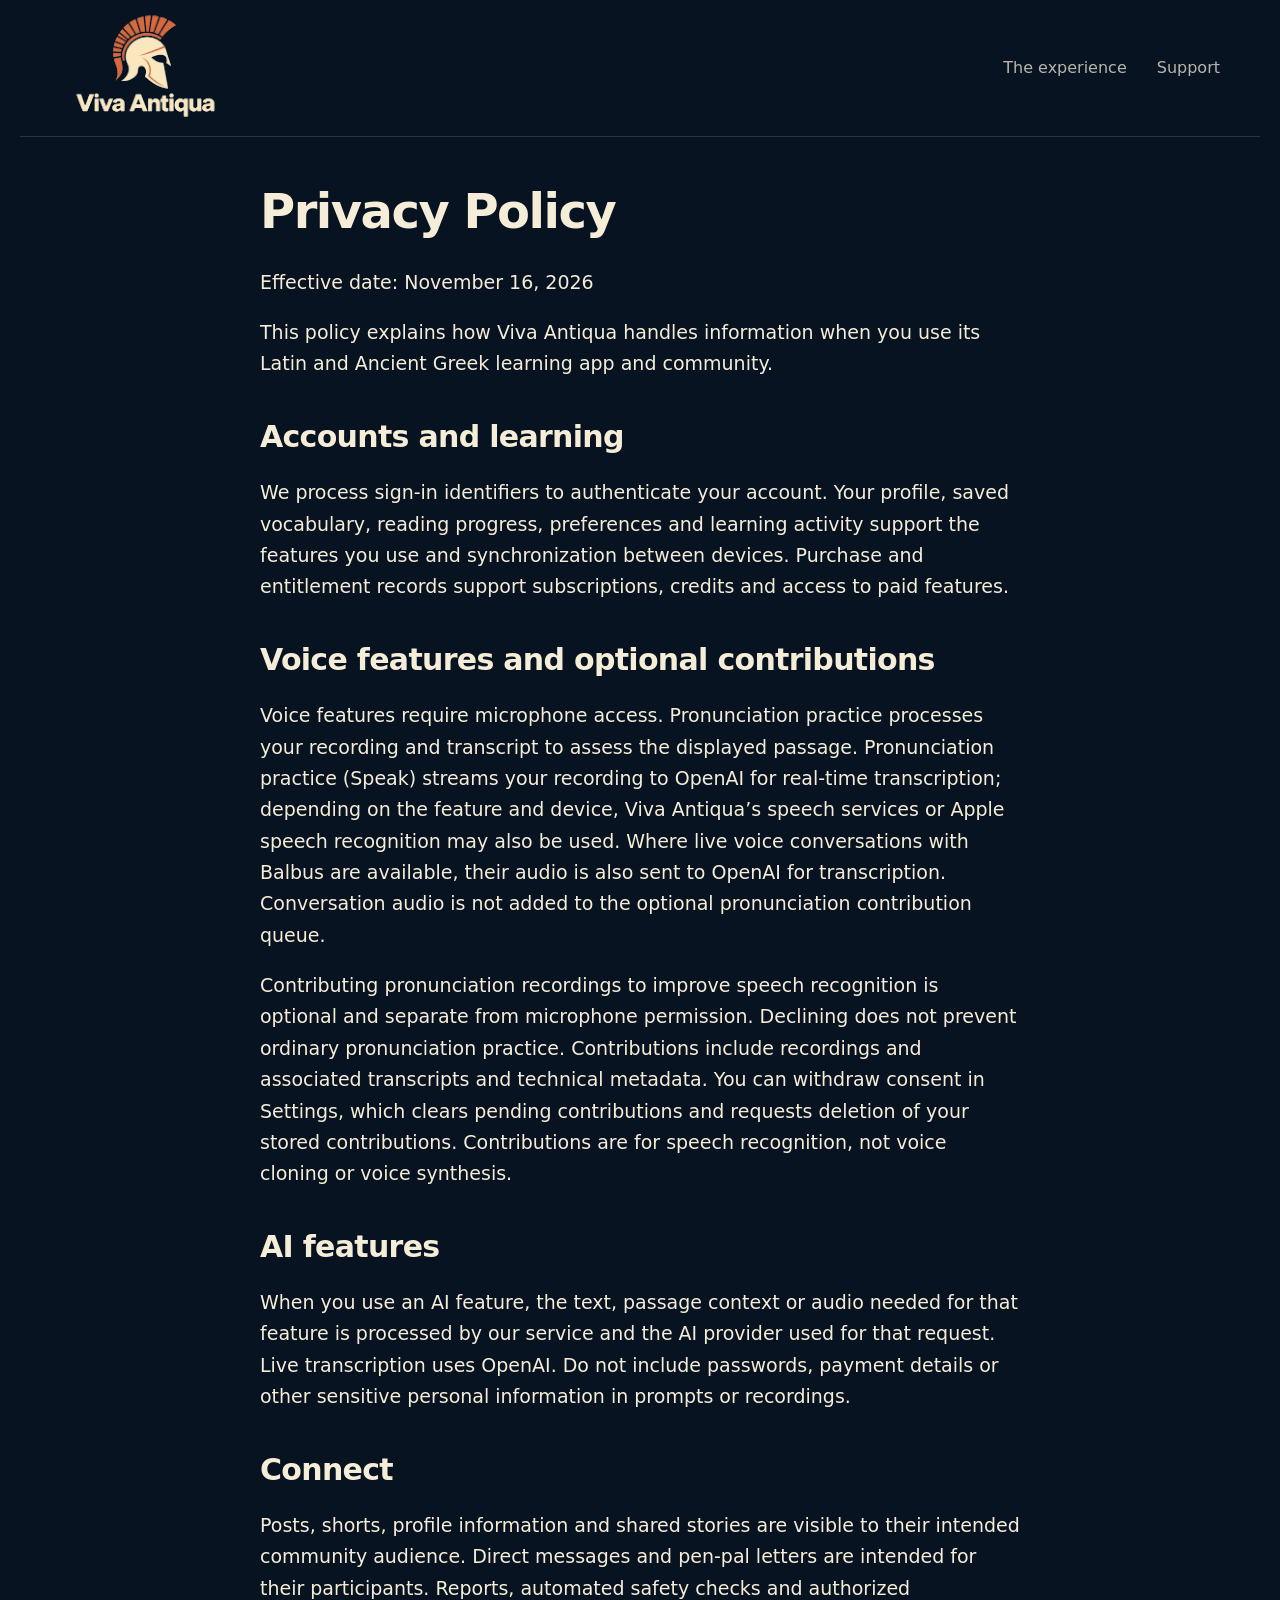
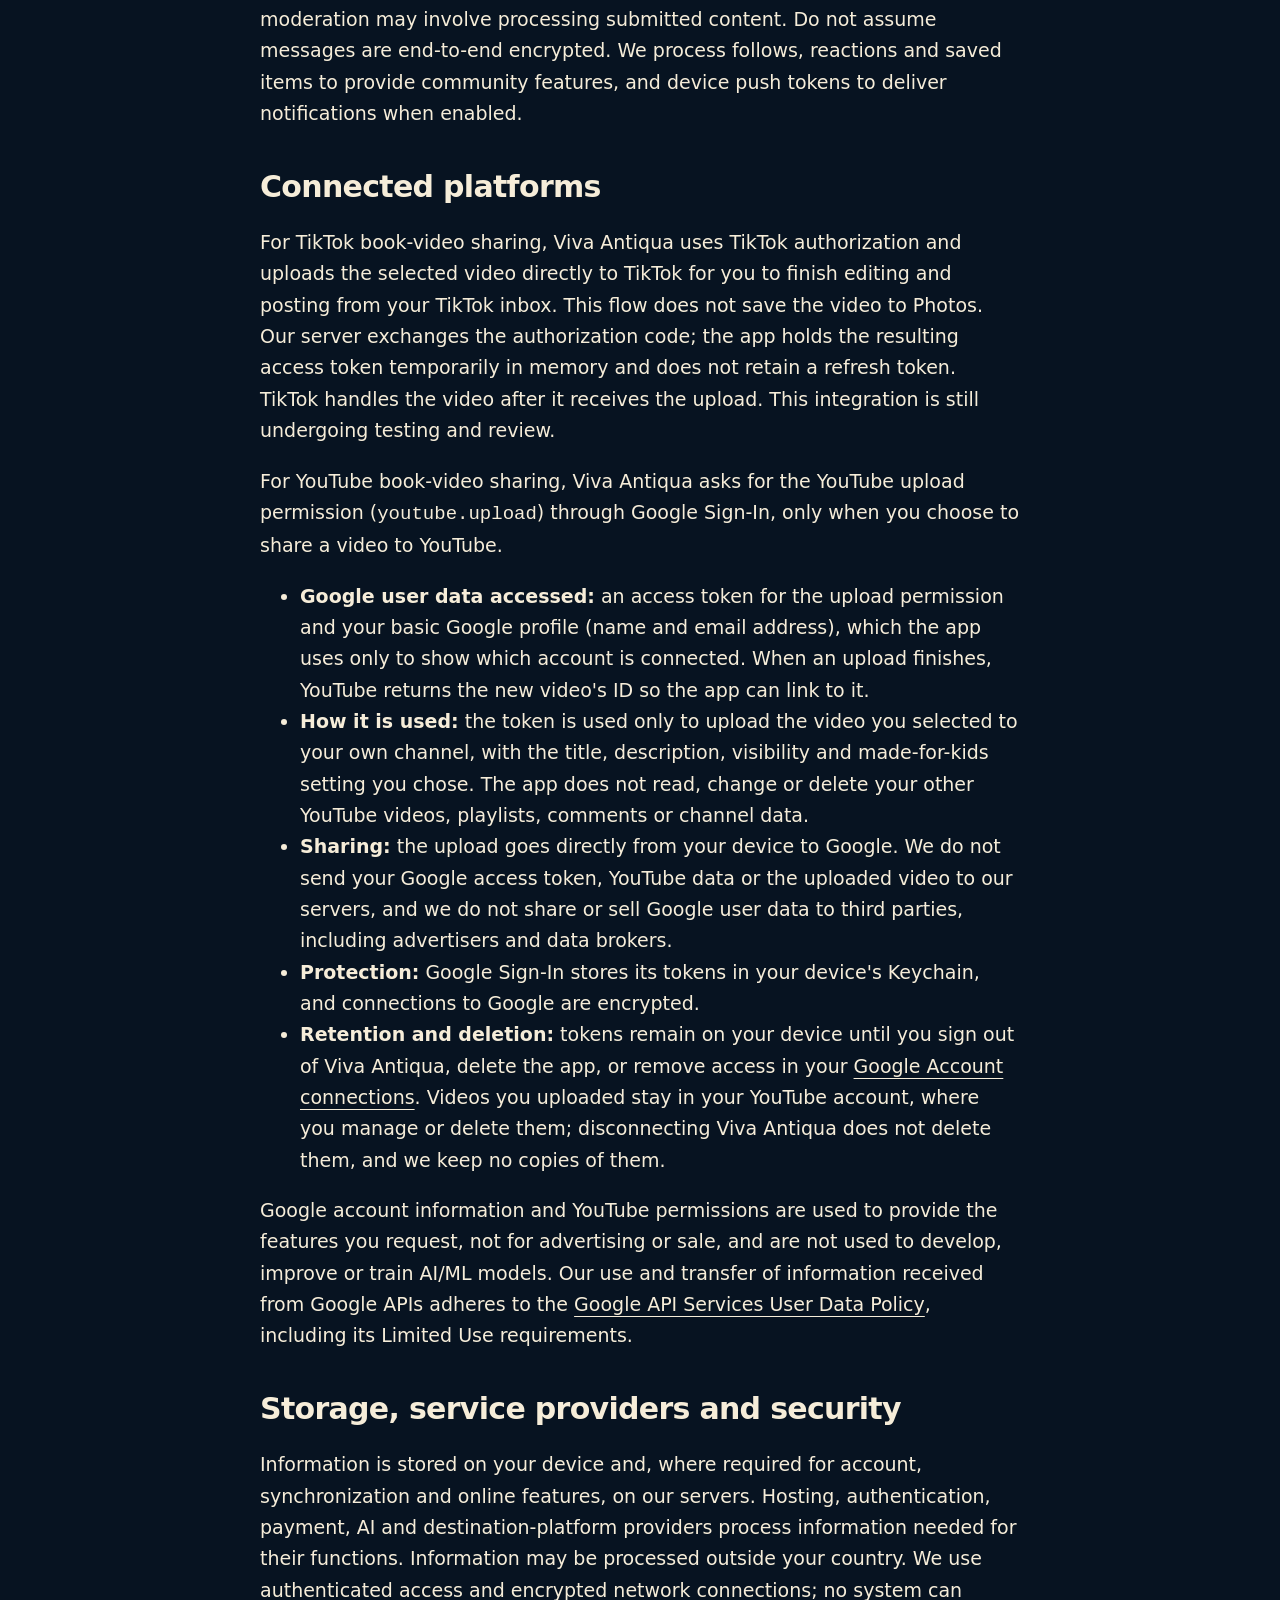
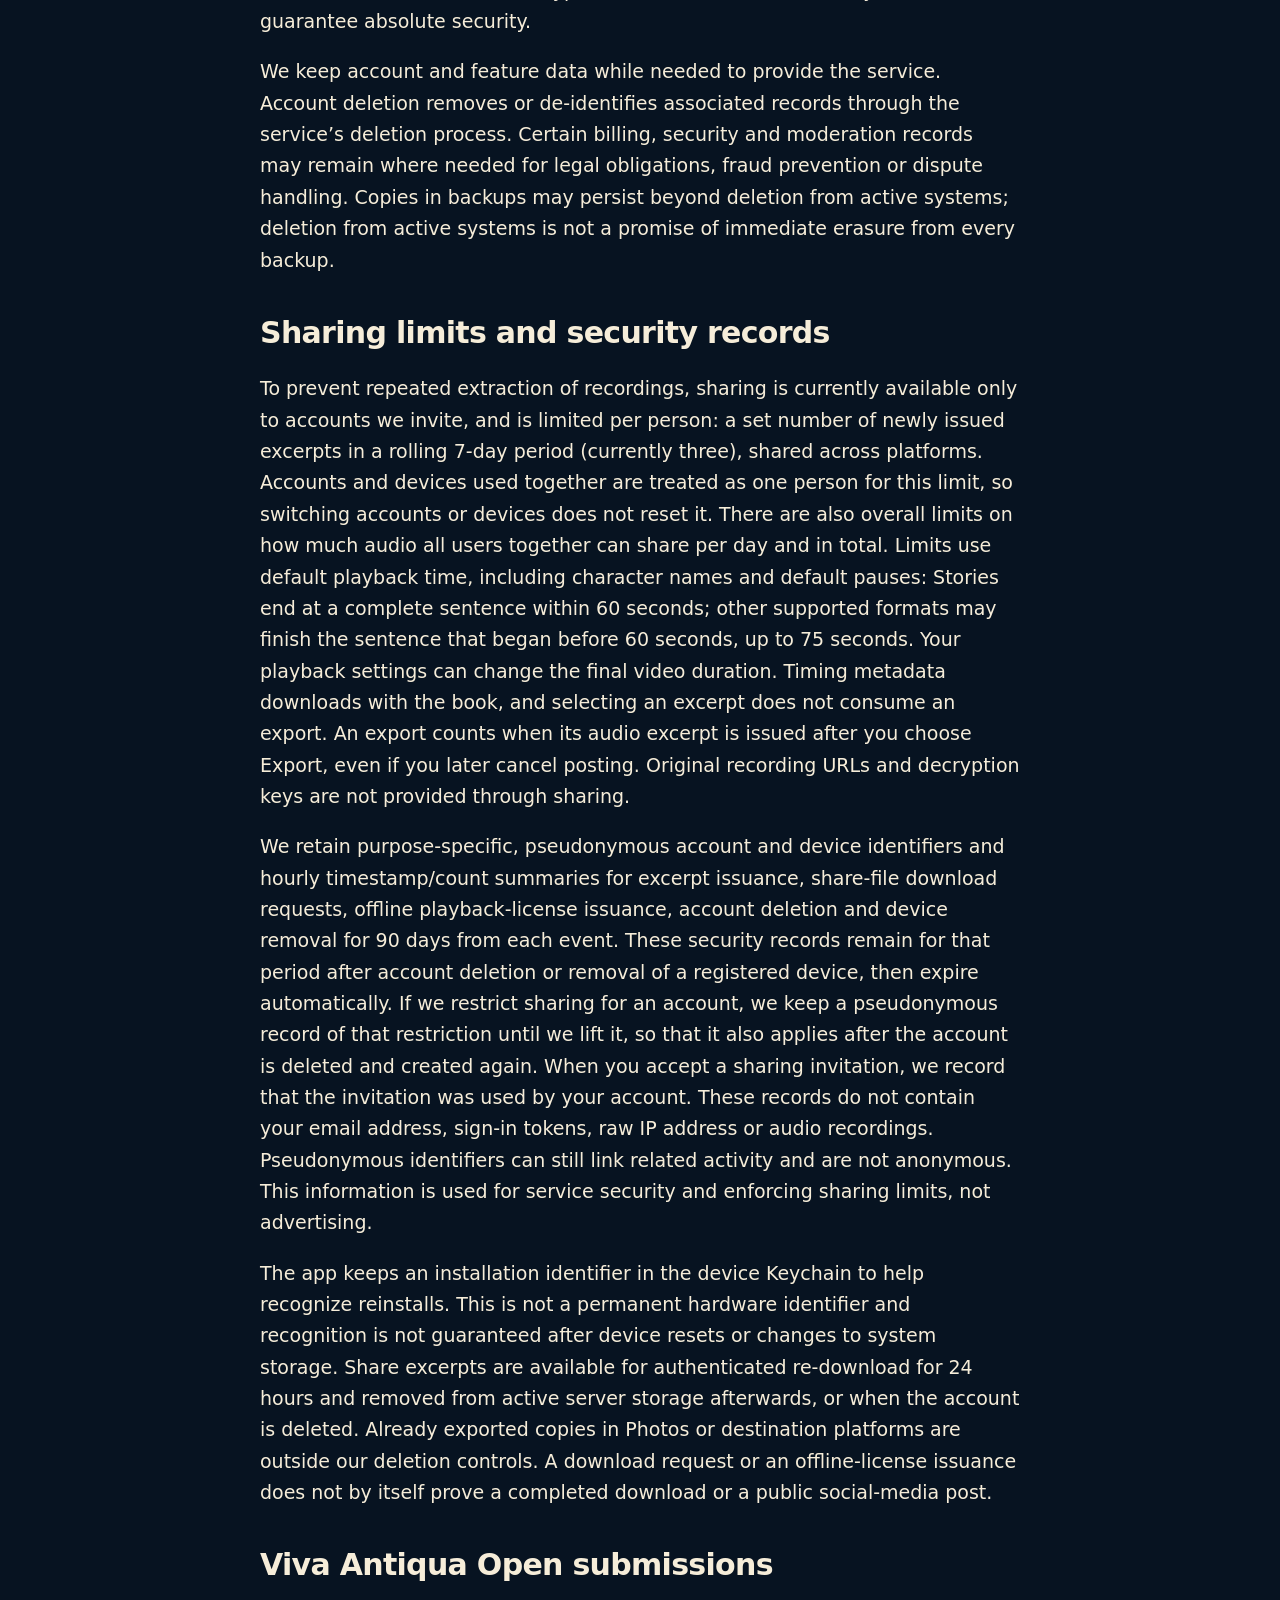
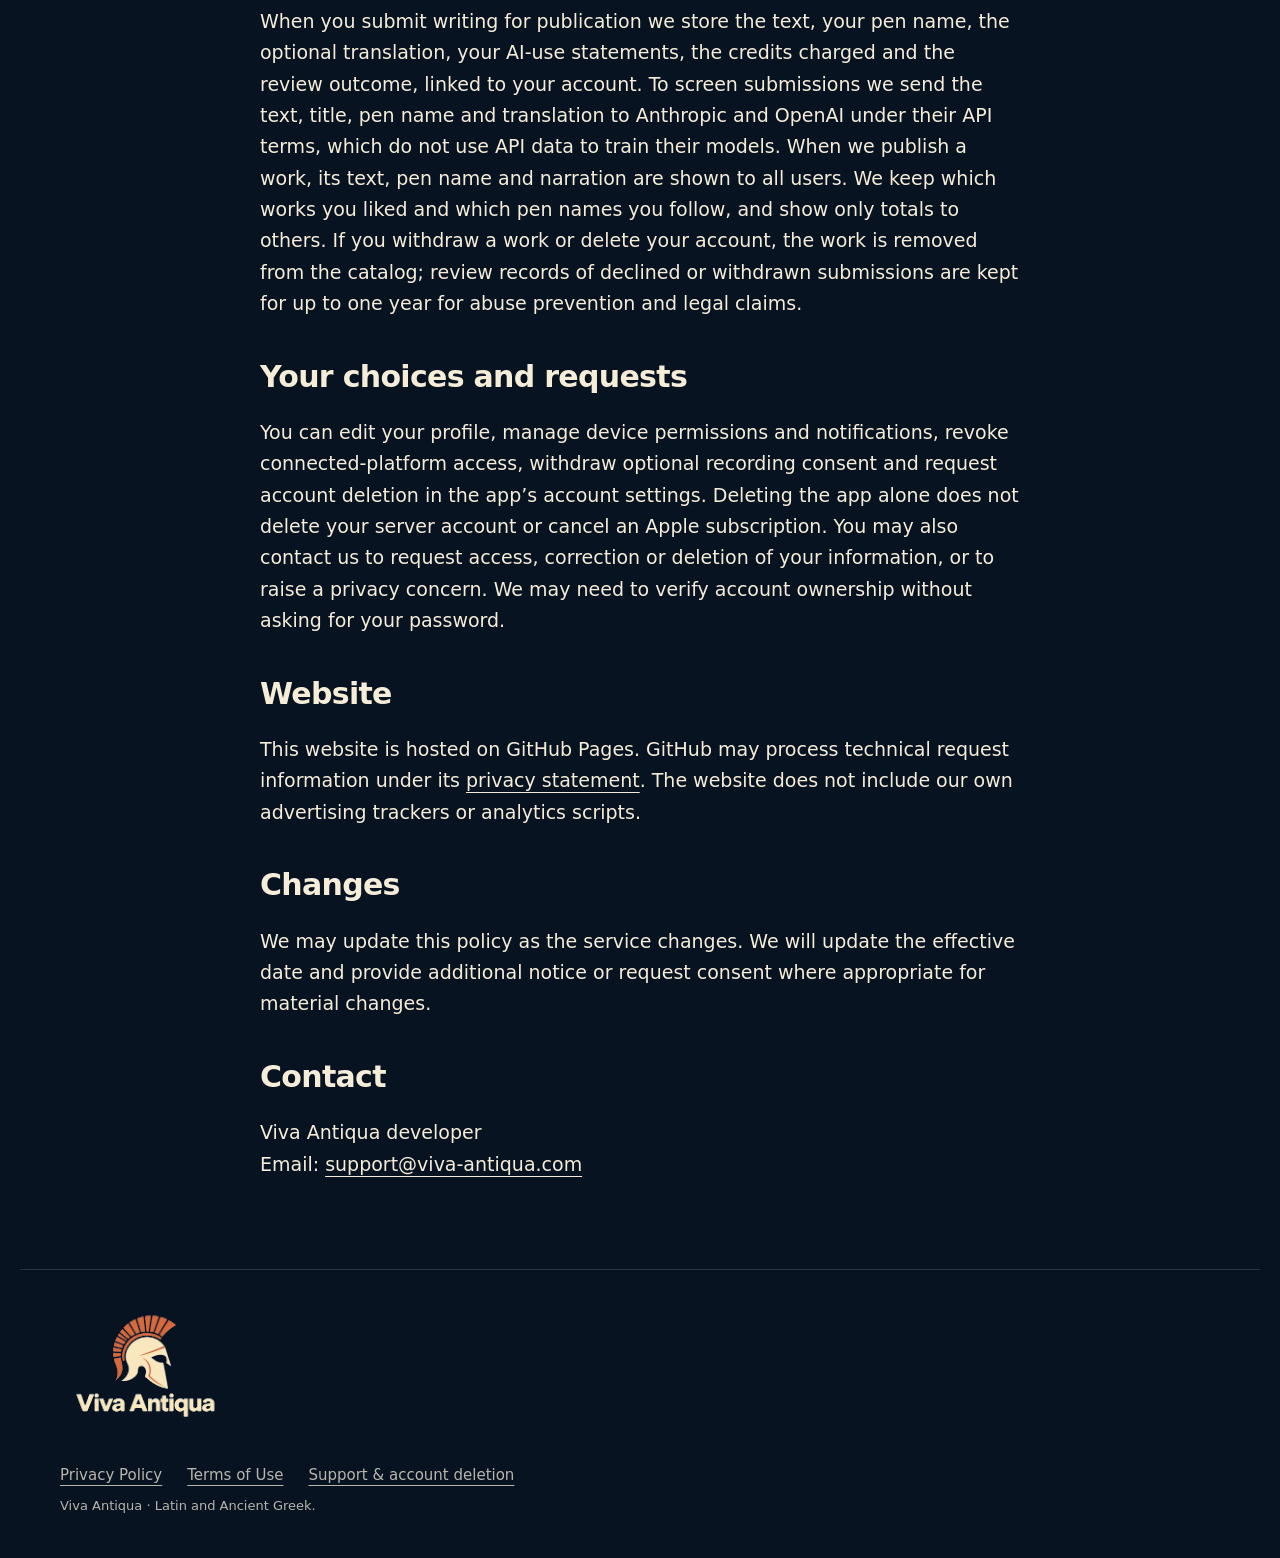
==== commit 3c1d6d66: "Privacy: Speak audio goes to OpenAI for transcription; terms: credits are AI credits Co-Authored-By:" ====
--- a/privacy/index.html
+++ b/privacy/index.html
@@ -1,10 +1,10 @@
 <!doctype html><html lang="en"><head><meta charset="utf-8"><meta name="viewport" content="width=device-width, initial-scale=1"><meta name="robots" content="noindex,nofollow"><meta name="description" content="Viva Antiqua — read, listen, and explore Latin literature."><title>Privacy Policy · Viva Antiqua</title><link rel="stylesheet" href="/styles.css?v=6"><link rel="icon" type="image/png" href="/assets/app-logo-classic.png"></head><body><svg xmlns="http://www.w3.org/2000/svg" width="0" height="0" aria-hidden="true" style="position:absolute"><filter id="brand-ink" color-interpolation-filters="sRGB"><feColorMatrix in="SourceGraphic" type="matrix" values="0 0 0 0 1 0 0 0 0 1 0 0 0 0 1 1 0 0 0 -0.12"/><feComponentTransfer><feFuncA type="linear" slope="8"/></feComponentTransfer><feComposite in="SourceGraphic" operator="in"/></filter></svg><header><a class="brand" aria-label="Viva Antiqua" href="/"><img class="brand-lockup" src="/assets/viva-antiqua-brand-final.png" width="1402" height="1122" alt="Viva Antiqua"></a><nav aria-label="Main navigation"><a href="/#experience">The experience</a><a href="/support/">Support</a></nav></header><main class="legal"><h1>Privacy Policy</h1>
-<p>Effective date: November 11, 2026</p>
+<p>Effective date: November 16, 2026</p>
 <p>This policy explains how Viva Antiqua handles information when you use its Latin and Ancient Greek learning app and community.</p>
 <h2>Accounts and learning</h2>
 <p>We process sign-in identifiers to authenticate your account. Your profile, saved vocabulary, reading progress, preferences and learning activity support the features you use and synchronization between devices. Purchase and entitlement records support subscriptions, credits and access to paid features.</p>
 <h2>Voice features and optional contributions</h2>
-<p>Voice features require microphone access. Pronunciation practice processes your recording and transcript to assess the displayed passage. Depending on the feature and device, processing uses Viva Antiqua’s speech services or Apple speech recognition. Live Balbus voice conversations send audio to OpenAI for transcription; this audio is not added to the optional pronunciation contribution queue.</p>
+<p>Voice features require microphone access. Pronunciation practice processes your recording and transcript to assess the displayed passage. Pronunciation practice (Speak) streams your recording to OpenAI for real-time transcription; depending on the feature and device, Viva Antiqua’s speech services or Apple speech recognition may also be used. Where live voice conversations with Balbus are available, their audio is also sent to OpenAI for transcription. Conversation audio is not added to the optional pronunciation contribution queue.</p>
 <p>Contributing pronunciation recordings to improve speech recognition is optional and separate from microphone permission. Declining does not prevent ordinary pronunciation practice. Contributions include recordings and associated transcripts and technical metadata. You can withdraw consent in Settings, which clears pending contributions and requests deletion of your stored contributions. Contributions are for speech recognition, not voice cloning or voice synthesis.</p>
 <h2>AI features</h2>
 <p>When you use an AI feature, the text, passage context or audio needed for that feature is processed by our service and the AI provider used for that request. Live transcription uses OpenAI. Do not include passwords, payment details or other sensitive personal information in prompts or recordings.</p>
--- a/styles.css
+++ b/styles.css
@@ -16,7 +16,7 @@
 /* Clip the captured iPhone corners, including the desktop outside its screen. */
 .demo video,.book-screen img,.learning-feature .book-screen img{border:0;background:transparent;border-radius:14% / 6.5%;clip-path:inset(1px round 14% / 6.5%)}
 .book-screen a{display:block;line-height:0}
-#watch video{border:0;background:transparent;border-radius:18px}
+#watch video,#watch-homer video{border:0;background:transparent;border-radius:18px}
 .play-features{list-style:none;margin:32px 0 0;padding:0;display:grid;gap:26px;max-width:500px}
 .play-features strong{display:block;font-size:23px;font-weight:600;margin-bottom:4px}
 .play-features span{display:block;color:var(--muted);font-size:20px;line-height:1.6}
@@ -72,7 +72,7 @@
   /* Reserve media dimensions before lazy images load so anchor links stay aligned. */
   .demo,.film figure,.book-screen{width:min(184px,calc(56svh * 388 / 844))}
   .hero .demo{width:min(161px,calc(48svh * 582 / 1266))}
-  #watch figure{width:min(225px,calc(56svh * 720 / 1280))}
+  #watch figure,#watch-homer figure{width:min(225px,calc(56svh * 720 / 1280))}
   .demo video,.film video,.book-screen img,.hero .demo video{width:100%;max-height:none;height:auto}
   .book-screen img{aspect-ratio:388 / 844}
 }
@@ -93,7 +93,7 @@
   .film h2{font-size:clamp(29px,8vw,38px);margin-bottom:12px}
   .film .section-intro{font-size:16px;line-height:1.5;max-width:340px;margin-inline:auto}
   .film .demo{width:calc(clamp(220px,100svh - 280px,560px) * 582 / 1266)}
-  #watch figure{width:calc(clamp(220px,100svh - 290px,560px) * 720 / 1280)}
+  #watch figure,#watch-homer figure{width:calc(clamp(220px,100svh - 290px,560px) * 720 / 1280)}
   #play .book-screen{width:calc(clamp(180px,100svh - 440px,400px) * 388 / 844)}
   .play-features{margin-top:16px;gap:10px}
   .play-features strong{font-size:16px;margin-bottom:0}
@@ -251,9 +251,9 @@
   .demo-page .learning-feature>div{padding-top:0;max-width:none}
   .demo-page .hero figure,.demo-page .film figure,.demo-page .learning-feature figure{width:auto;max-width:100%;justify-self:center;margin:0}
   .demo-page .hero video,.demo-page .film video,.demo-page .book-screen img{display:block;width:auto;height:auto;max-height:calc(100svh - 152px);max-width:100%;object-fit:contain}
-  .demo-page .hero video,.demo-page .film:not(#watch) video{aspect-ratio:582/1266}
+  .demo-page .hero video,.demo-page .film:not(#watch):not(#watch-homer) video{aspect-ratio:582/1266}
   .demo-page .book-screen img{aspect-ratio:390/844}
-  .demo-page #watch video{aspect-ratio:720/1280}
+  .demo-page #watch video,.demo-page #watch-homer video{aspect-ratio:720/1280}
 }
 
 /* Desktop learning tabs and the community navigation shortcut. */
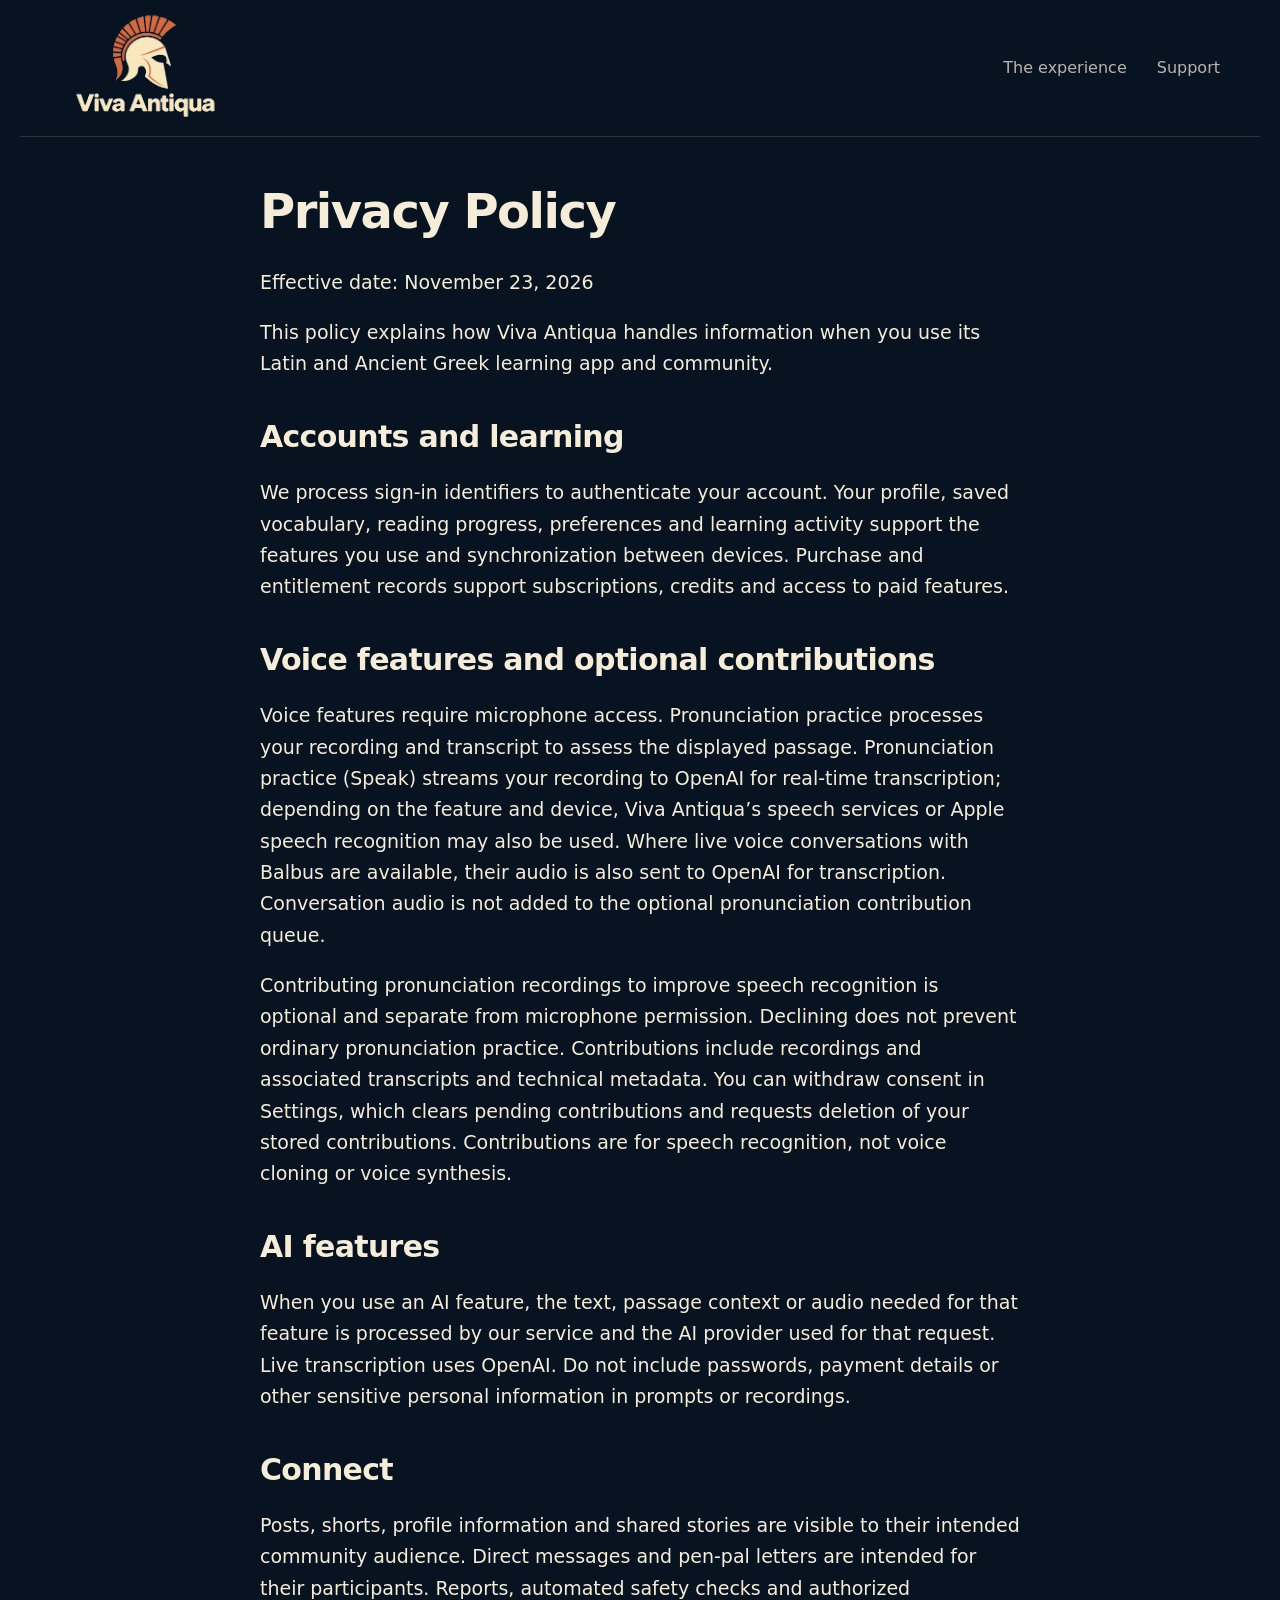
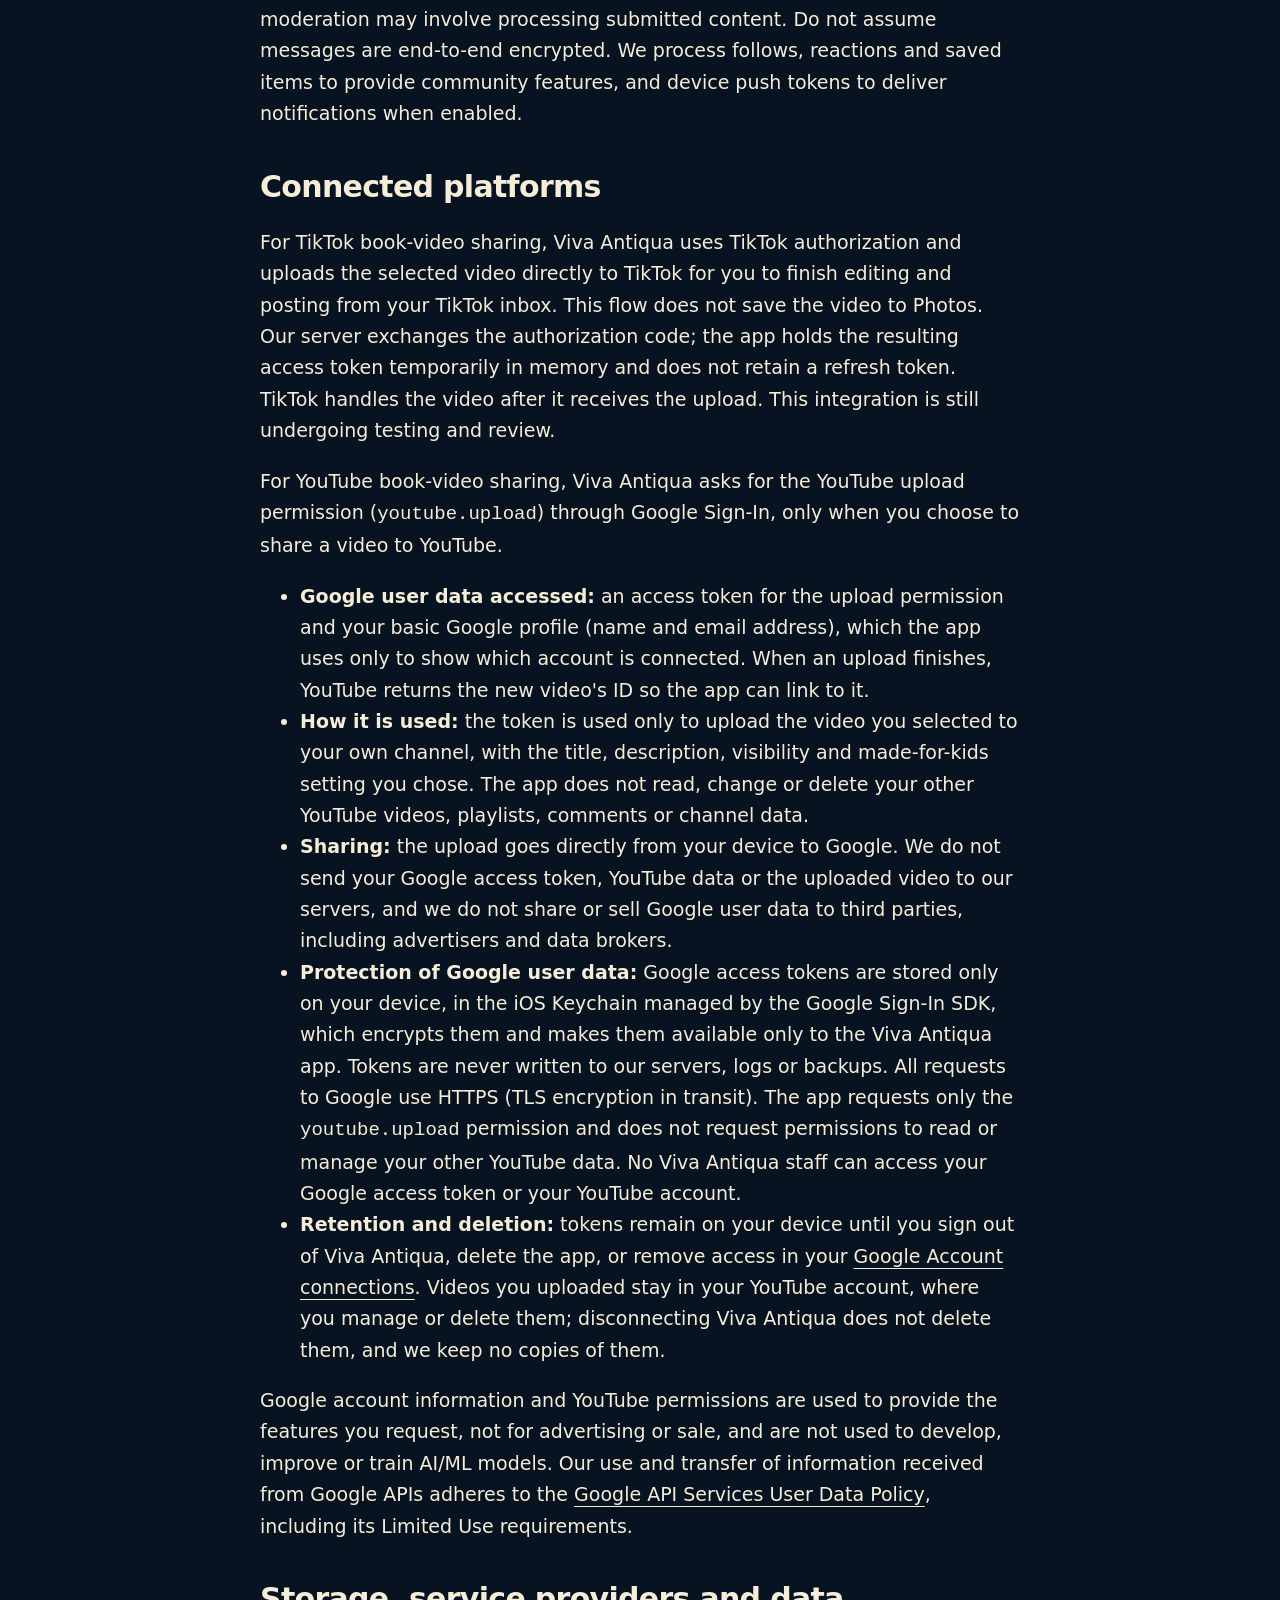
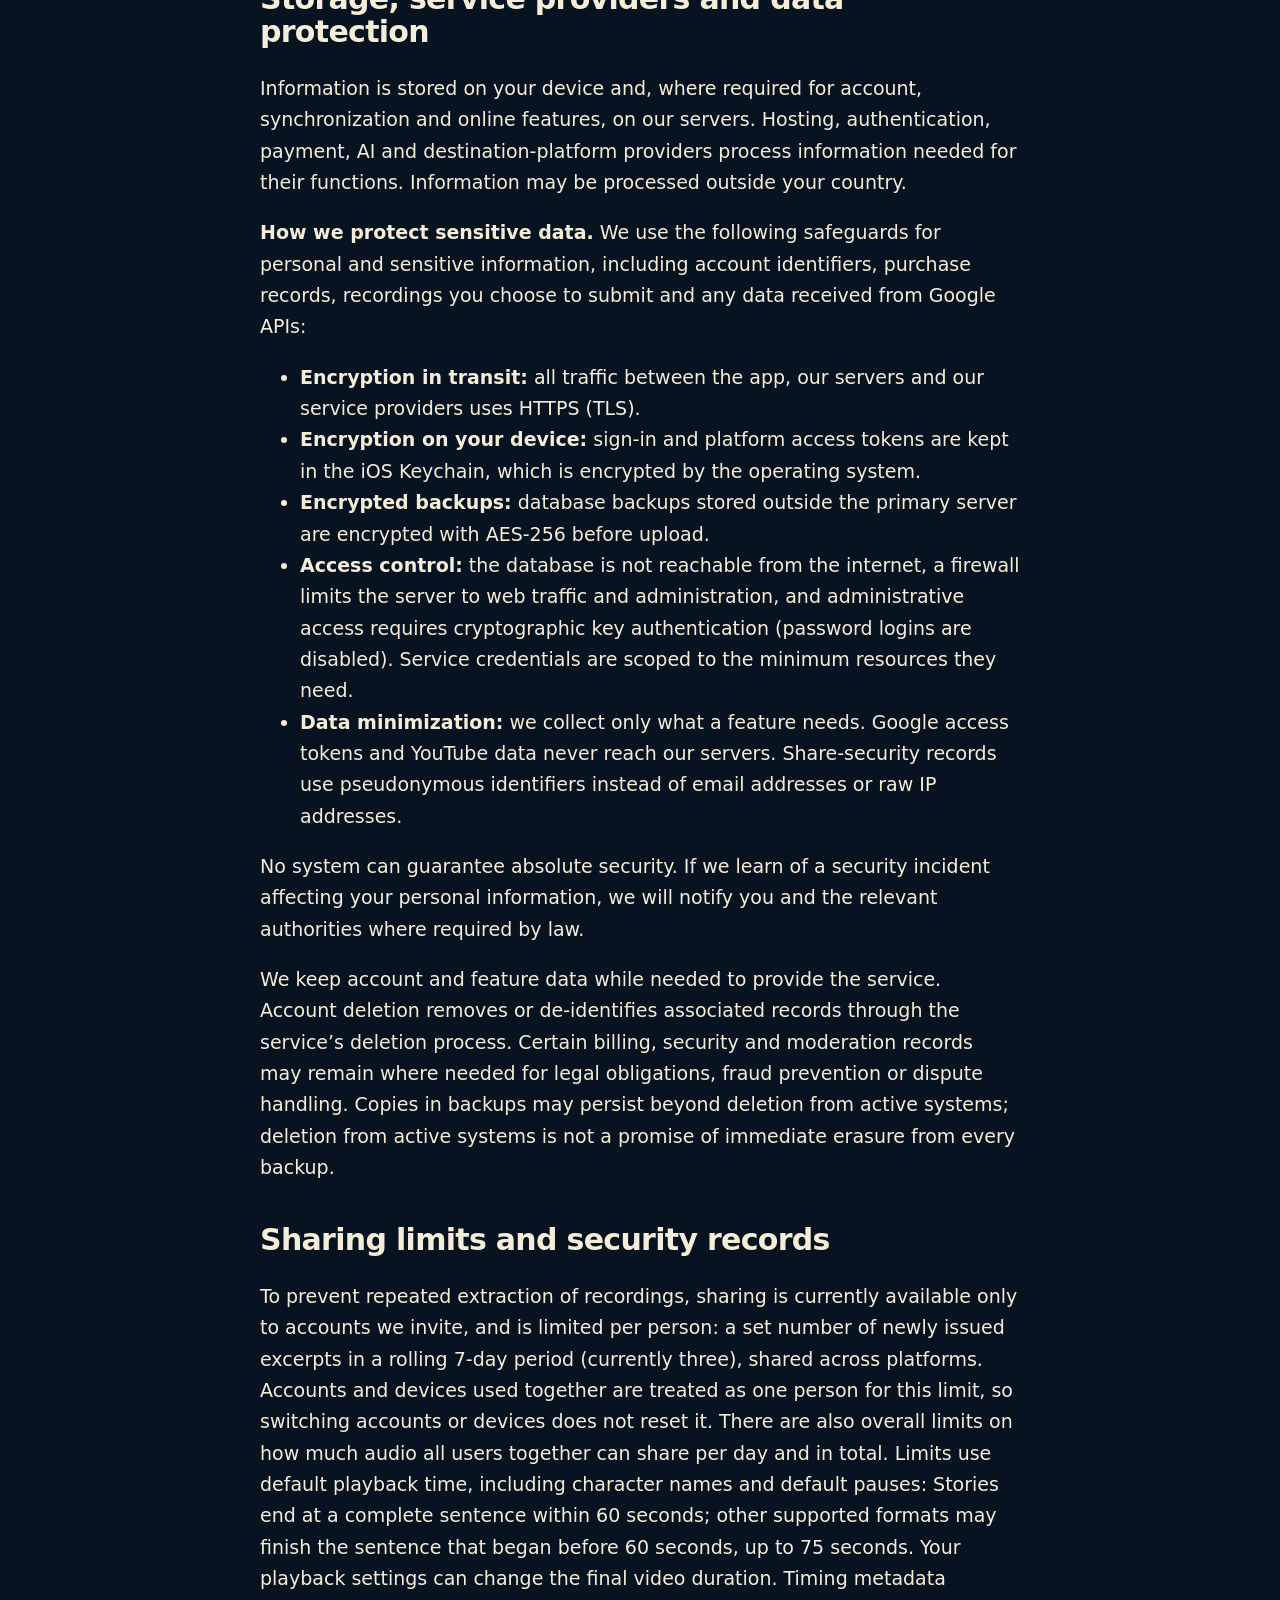
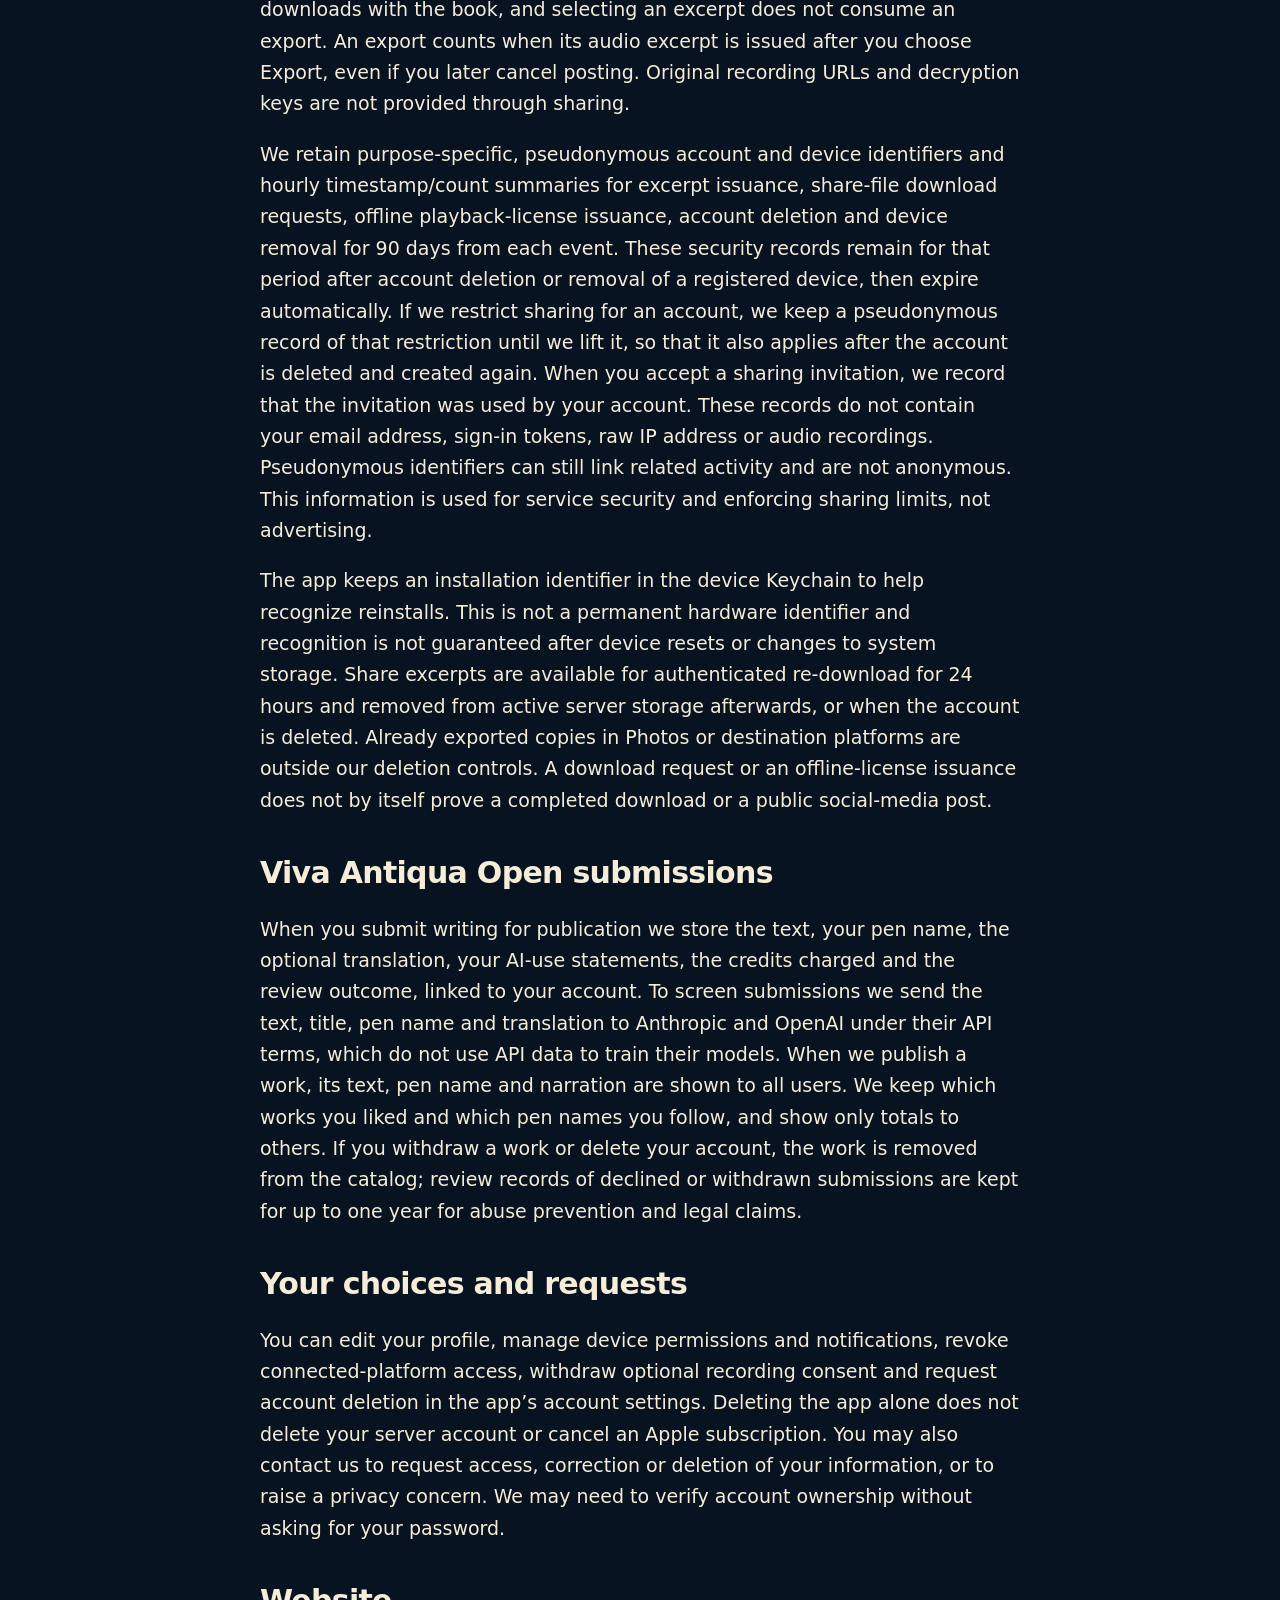
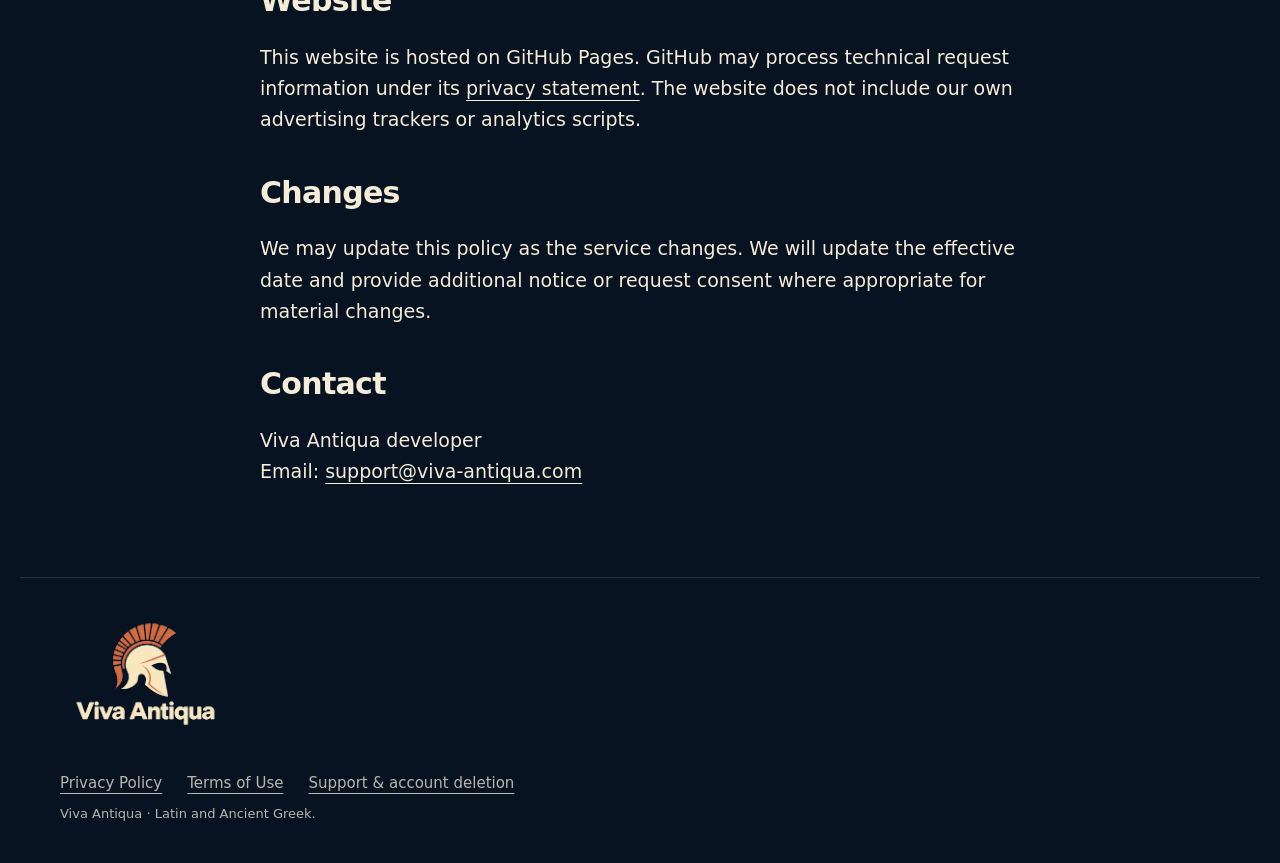
==== commit b2507a00: "Privacy: describe how sensitive and Google user data are protected Co-Authored-By: Claude Opus 5.5 <" ====
--- a/privacy/index.html
+++ b/privacy/index.html
@@ -1,5 +1,5 @@
 <!doctype html><html lang="en"><head><meta charset="utf-8"><meta name="viewport" content="width=device-width, initial-scale=1"><meta name="robots" content="noindex,nofollow"><meta name="description" content="Viva Antiqua — read, listen, and explore Latin literature."><title>Privacy Policy · Viva Antiqua</title><link rel="stylesheet" href="/styles.css?v=6"><link rel="icon" type="image/png" href="/assets/app-logo-classic.png"></head><body><svg xmlns="http://www.w3.org/2000/svg" width="0" height="0" aria-hidden="true" style="position:absolute"><filter id="brand-ink" color-interpolation-filters="sRGB"><feColorMatrix in="SourceGraphic" type="matrix" values="0 0 0 0 1 0 0 0 0 1 0 0 0 0 1 1 0 0 0 -0.12"/><feComponentTransfer><feFuncA type="linear" slope="8"/></feComponentTransfer><feComposite in="SourceGraphic" operator="in"/></filter></svg><header><a class="brand" aria-label="Viva Antiqua" href="/"><img class="brand-lockup" src="/assets/viva-antiqua-brand-final.png" width="1402" height="1122" alt="Viva Antiqua"></a><nav aria-label="Main navigation"><a href="/#experience">The experience</a><a href="/support/">Support</a></nav></header><main class="legal"><h1>Privacy Policy</h1>
-<p>Effective date: November 16, 2026</p>
+<p>Effective date: November 23, 2026</p>
 <p>This policy explains how Viva Antiqua handles information when you use its Latin and Ancient Greek learning app and community.</p>
 <h2>Accounts and learning</h2>
 <p>We process sign-in identifiers to authenticate your account. Your profile, saved vocabulary, reading progress, preferences and learning activity support the features you use and synchronization between devices. Purchase and entitlement records support subscriptions, credits and access to paid features.</p>
@@ -17,12 +17,21 @@
 <li><strong>Google user data accessed:</strong> an access token for the upload permission and your basic Google profile (name and email address), which the app uses only to show which account is connected. When an upload finishes, YouTube returns the new video's ID so the app can link to it.</li>
 <li><strong>How it is used:</strong> the token is used only to upload the video you selected to your own channel, with the title, description, visibility and made-for-kids setting you chose. The app does not read, change or delete your other YouTube videos, playlists, comments or channel data.</li>
 <li><strong>Sharing:</strong> the upload goes directly from your device to Google. We do not send your Google access token, YouTube data or the uploaded video to our servers, and we do not share or sell Google user data to third parties, including advertisers and data brokers.</li>
-<li><strong>Protection:</strong> Google Sign-In stores its tokens in your device's Keychain, and connections to Google are encrypted.</li>
+<li><strong>Protection of Google user data:</strong> Google access tokens are stored only on your device, in the iOS Keychain managed by the Google Sign-In SDK, which encrypts them and makes them available only to the Viva Antiqua app. Tokens are never written to our servers, logs or backups. All requests to Google use HTTPS (TLS encryption in transit). The app requests only the <code>youtube.upload</code> permission and does not request permissions to read or manage your other YouTube data. No Viva Antiqua staff can access your Google access token or your YouTube account.</li>
 <li><strong>Retention and deletion:</strong> tokens remain on your device until you sign out of Viva Antiqua, delete the app, or remove access in your <a href="https://myaccount.google.com/connections">Google Account connections</a>. Videos you uploaded stay in your YouTube account, where you manage or delete them; disconnecting Viva Antiqua does not delete them, and we keep no copies of them.</li>
 </ul>
 <p>Google account information and YouTube permissions are used to provide the features you request, not for advertising or sale, and are not used to develop, improve or train AI/ML models. Our use and transfer of information received from Google APIs adheres to the <a href="https://developers.google.com/terms/api-services-user-data-policy">Google API Services User Data Policy</a>, including its Limited Use requirements.</p>
-<h2>Storage, service providers and security</h2>
-<p>Information is stored on your device and, where required for account, synchronization and online features, on our servers. Hosting, authentication, payment, AI and destination-platform providers process information needed for their functions. Information may be processed outside your country. We use authenticated access and encrypted network connections; no system can guarantee absolute security.</p>
+<h2>Storage, service providers and data protection</h2>
+<p>Information is stored on your device and, where required for account, synchronization and online features, on our servers. Hosting, authentication, payment, AI and destination-platform providers process information needed for their functions. Information may be processed outside your country.</p>
+<p><strong>How we protect sensitive data.</strong> We use the following safeguards for personal and sensitive information, including account identifiers, purchase records, recordings you choose to submit and any data received from Google APIs:</p>
+<ul>
+<li><strong>Encryption in transit:</strong> all traffic between the app, our servers and our service providers uses HTTPS (TLS).</li>
+<li><strong>Encryption on your device:</strong> sign-in and platform access tokens are kept in the iOS Keychain, which is encrypted by the operating system.</li>
+<li><strong>Encrypted backups:</strong> database backups stored outside the primary server are encrypted with AES-256 before upload.</li>
+<li><strong>Access control:</strong> the database is not reachable from the internet, a firewall limits the server to web traffic and administration, and administrative access requires cryptographic key authentication (password logins are disabled). Service credentials are scoped to the minimum resources they need.</li>
+<li><strong>Data minimization:</strong> we collect only what a feature needs. Google access tokens and YouTube data never reach our servers. Share-security records use pseudonymous identifiers instead of email addresses or raw IP addresses.</li>
+</ul>
+<p>No system can guarantee absolute security. If we learn of a security incident affecting your personal information, we will notify you and the relevant authorities where required by law.</p>
 <p>We keep account and feature data while needed to provide the service. Account deletion removes or de-identifies associated records through the service’s deletion process. Certain billing, security and moderation records may remain where needed for legal obligations, fraud prevention or dispute handling. Copies in backups may persist beyond deletion from active systems; deletion from active systems is not a promise of immediate erasure from every backup.</p>
 <h2>Sharing limits and security records</h2>
 <p>To prevent repeated extraction of recordings, sharing is currently available only to accounts we invite, and is limited per person: a set number of newly issued excerpts in a rolling 7-day period (currently three), shared across platforms. Accounts and devices used together are treated as one person for this limit, so switching accounts or devices does not reset it. There are also overall limits on how much audio all users together can share per day and in total. Limits use default playback time, including character names and default pauses: Stories end at a complete sentence within 60 seconds; other supported formats may finish the sentence that began before 60 seconds, up to 75 seconds. Your playback settings can change the final video duration. Timing metadata downloads with the book, and selecting an excerpt does not consume an export. An export counts when its audio excerpt is issued after you choose Export, even if you later cancel posting. Original recording URLs and decryption keys are not provided through sharing.</p>
